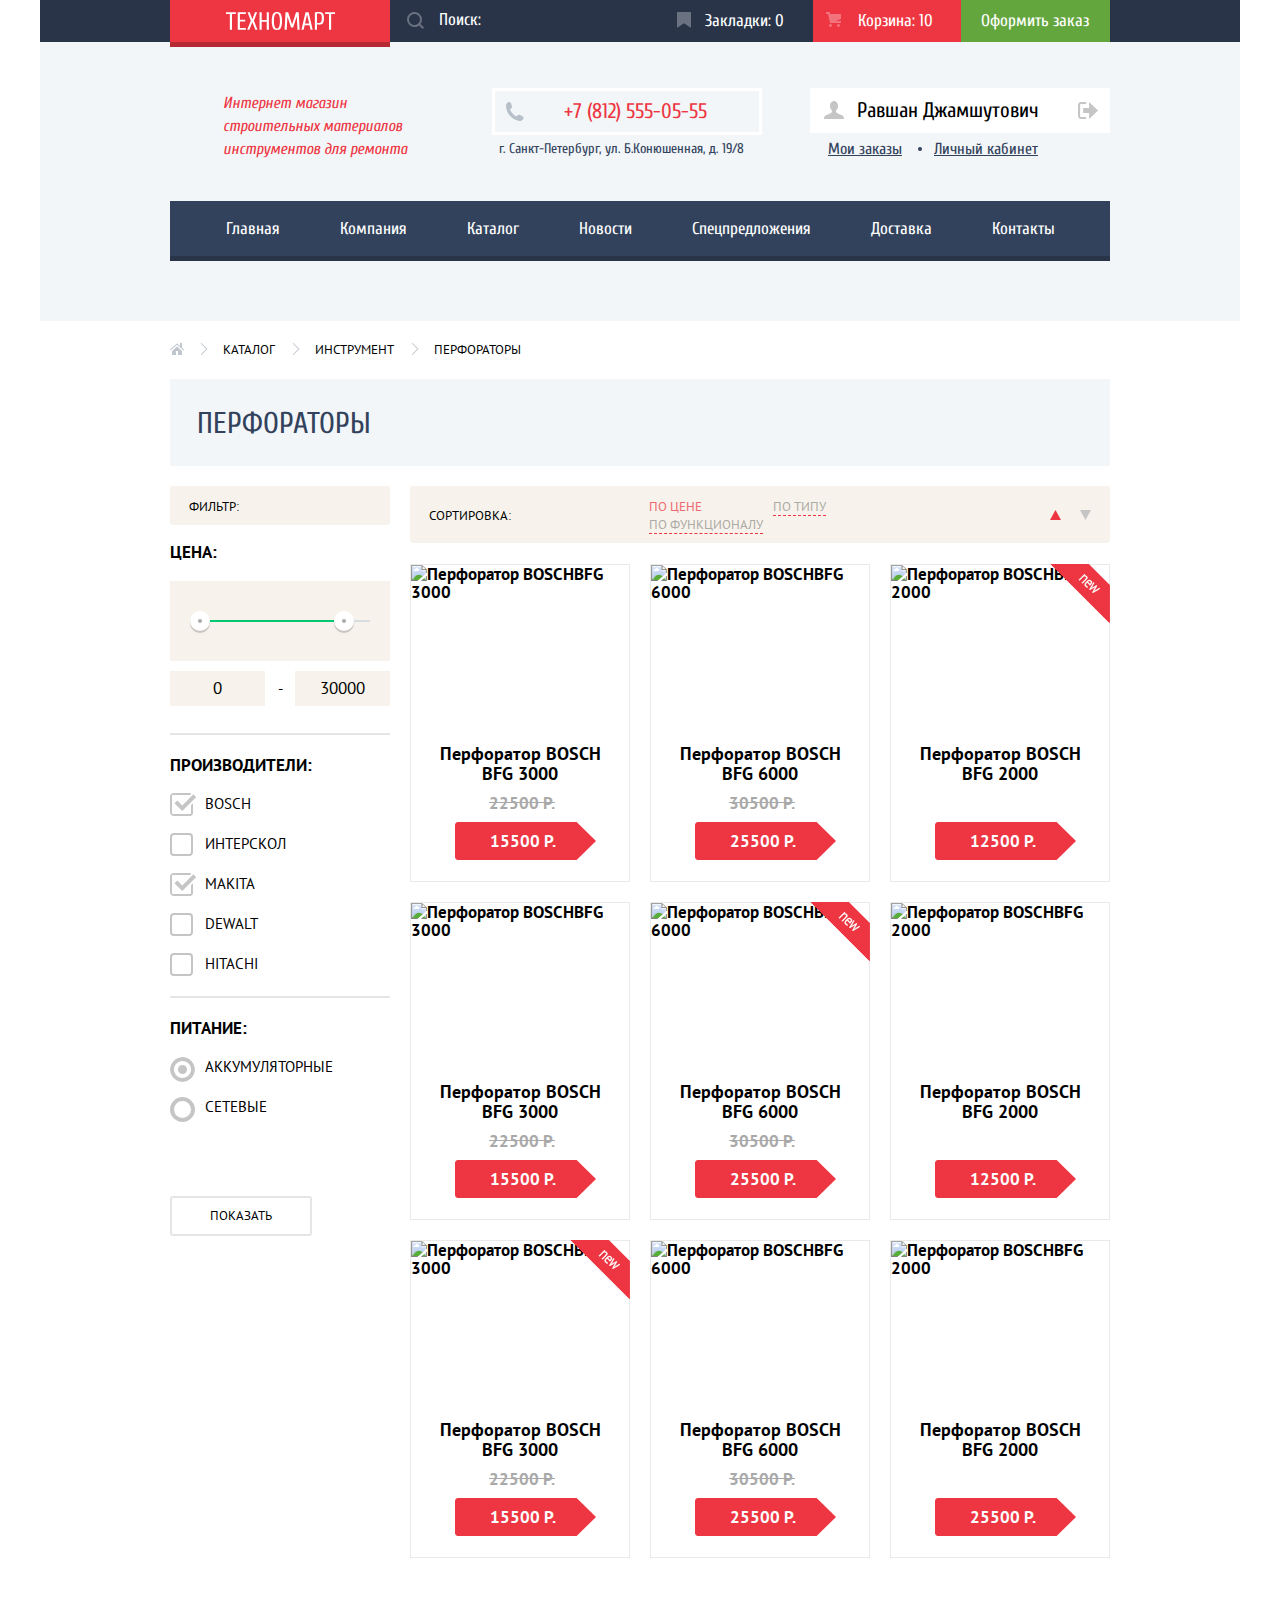
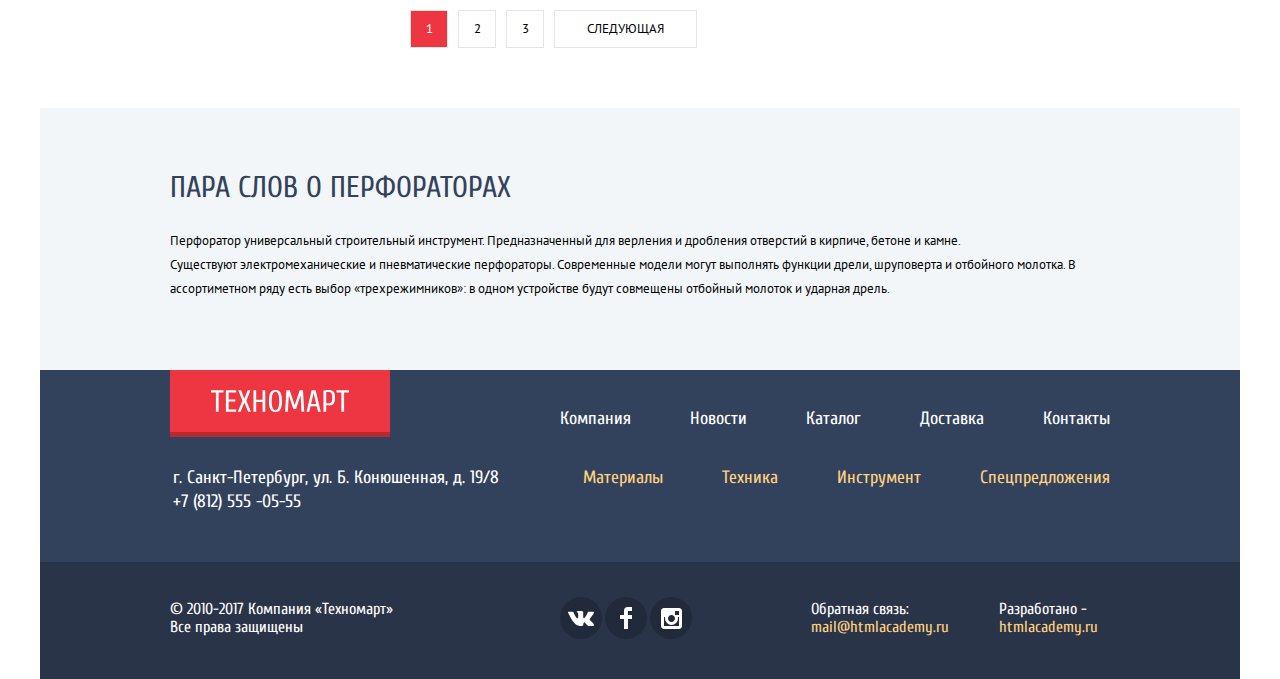
==== catalog.html @ 64310354 "правка border фильтра" ====
<!DOCTYPE html>
<html lang="ru">

<head>
    <meta charset="utf-8">
    <title>HTML Academy: Техномарт Каталог</title>
    <link href="https://fonts.googleapis.com/css?family=Cuprum:400,400i,700&display=swap&subset=cyrillic"
        rel="stylesheet">
    <link href="https://fonts.googleapis.com/css?family=PT+Sans:400,700&display=swap&subset=cyrillic" rel="stylesheet">
    <link href="css/normalize.css" rel="stylesheet">
    <link href="css/style.css" rel="stylesheet">
</head>

<body class="inner-page">
    <header class="page-header inner-lighter">
        <div class="header-top">
            <div class="container">
                <a class="logo" href="index.html"><img src="img/icon/logo-technomart.svg" width="109" height="19"
                        alt="Логотип магазина Техномарт"></a>
                <form class="search-form" method="get" action="https://echo.htmlacademy.ru">
                    <label for="search">Поиск:</label>
                    <input id="search" type="text" name="search">
                    <button class="visually-hidden" type="submit">Искать</button>
                </form>
                <div class="user-menu">
                    <a class="user-menu-item bookmarks" href="#">Закладки: 0</a>
                    <a class="user-menu-item cart not-empty" href="#">Корзина: 10</a>
                    <a class="user-menu-item order" href="#">Оформить заказ</a>
                </div>
            </div>
        </div>
        <div class=" header-wrapper container">
            <p class="description">Интернет магазин строительных материалов инструментов для ремонта</p>
            <div class="header-info-wrapper">
                <a class="phone" href="tel:7-812-555-05-55">+7 (812) 555-05-55</a>
                <p class="address">г. Санкт-Петербург, ул. Б.Конюшенная, д. 19/8</p>
            </div>
            <div class="user-block">
                <div class="account">
                    <a class="user-name" href="profile.html"><span>Равшан Джамшутович</span></a>
                    <a class="account-exit" href="logout.html">Выход</a>
                </div>
                <div class="account-info">
                    <a href="#">Мои заказы</a>
                    <a href="#">Личный кабинет</a>
                </div>
            </div>
        </div>

        <nav class="main-navigation container">
            <ul class="nav-list reset-list">
                <li class="nav-item"><a href="index.html">Главная</a></li>
                <li class="nav-item"><a href="#">Компания</a></li>
                <li class="nav-item"><a href="#">Каталог</a></li>
                <li class="nav-item"><a href="#">Новости</a></li>
                <li class="nav-item"><a href="#">Спецпредложения</a></li>
                <li class="nav-item"><a href="#">Доставка</a></li>
                <li class="nav-item"><a href="#">Контакты</a></li>
            </ul>
        </nav>
    </header>


    <main>
        <div class="container">
            <ul class="breadcrumbs reset-list">
                <li><a class="breadcrumbs-item home" href="index.html">На главную</a></li>
                <li><a class="breadcrumbs-item" href="catalog.html">Каталог</a></li>
                <li><a class="breadcrumbs-item" href="#">Инструмент</a></li>
                <li class="breadcrumbs-item">Перфораторы</li>
            </ul>
            <div class="inner-lighter">
                <h1 class="page-title">Перфораторы</h1>
            </div>

            <div class="catalog-wrapper">
                <div class="filter">
                    <span class="filter-title">Фильтр:</span>
                    <form method="get" action="https://echo.htmlacademy.ru">

                        <div class="filter-range">
                            <span class="filter-name">Цена:</span>

                            <div class="range-controls">
                                <div class="scale">
                                    <div class="bar"></div>
                                    <div class="range-toggle range-toggle-min"></div>
                                    <div class="range-toggle range-toggle-max"></div>
                                </div>
                            </div>

                            <div class="price-controls">
                                <label class="min-price"><input type="text" name="min-price" value="0"></label>
                                <span>-</span>
                                <label class="max-price"><input type="text" name="max-price" value="30000"></label>
                            </div>
                        </div>

                        <div class="fieldset-wrapper">
                            <fieldset>
                                <legend class="filter-name">Производители:</legend>
                                <ul class="filter-brand-list reset-list">
                                    <li>
                                        <input class="brand-checkbox visually-hidden" id="filter-bosch" type="checkbox"
                                            name="bosch" checked>
                                        <label for="filter-bosch">Bosch</label>
                                    </li>
                                    <li>
                                        <input class="brand-checkbox visually-hidden" id="filter-interskol"
                                            type="checkbox" name="interskol">
                                        <label for="filter-interskol">Интерскол</label>
                                    </li>
                                    <li>
                                        <input class="brand-checkbox visually-hidden" id="filter-makita" type="checkbox"
                                            name="makita" checked>
                                        <label for="filter-makita">Makita</label>
                                    </li>
                                    <li>
                                        <input class="brand-checkbox visually-hidden" id="filter-dewalt" type="checkbox"
                                            name="dewalt">
                                        <label for="filter-dewalt">Dewalt</label>
                                    </li>
                                    <li>
                                        <input class="brand-checkbox visually-hidden" id="filter-hitachi"
                                            type="checkbox" name="hitachi">
                                        <label for="filter-hitachi">Hitachi</label>
                                    </li>
                                </ul>
                            </fieldset>
                        </div>
                        <div class="fieldset-wrapper">
                            <fieldset>
                                <legend class="filter-name">Питание:</legend>
                                <ul class="filter-powered-list reset-list">
                                    <li>
                                        <input class="powered-radio visually-hidden" type="radio" name="powered"
                                            value="battery" id="filter-battery" checked>
                                        <label for="filter-battery">Аккумуляторные</label>
                                    </li>
                                    <li>
                                        <input class="powered-radio visually-hidden" type="radio" name="powered"
                                            value="main" id="filter-main">
                                        <label for="filter-main">Сетевые</label>
                                    </li>
                                </ul>

                            </fieldset>
                        </div>
                        <button class="filter-button" type="submit">Показать</button>
                    </form>
                </div>


                <div class="catalog-inner-wrapper">
                    <div class="catalog-sort filter-title">
                        <span class="">Сортировка:</span>
                        <ul class="sort-contlols-list reset-list">
                            <li class="sort-contlols-item"><a class="active-sort" href="#">По цене</a></li>
                            <li class="sort-contlols-item"><a href="#">По типу</a></li>
                            <li class="sort-contlols-item"><a href="#">По функционалу</a></li>
                        </ul>
                        <div class="sort-arrow">
                            <a class="sort-up active-arrow" href="#">
                                <span class="visually-hidden">По возрастанию</span>
                                <svg xmlns="http://www.w3.org/2000/svg" width="11" height="10" viewBox="0 0 11 10">
                                    <path fill="#c5c5c5" d="M5.5 0L0 10h11z" /></svg>
                            </a>
                            <a class="sort-down" href="#">
                                <span class="visually-hidden">По убыванию</span>
                                <svg xmlns="http://www.w3.org/2000/svg" width="11" height="10" viewBox="0 0 11 10">
                                    <path fill="#c5c5c5" d="M5.5 10L0 0h11" /></svg>
                            </a>
                        </div>
                    </div>

                    <section class="catalog">
                        <h2 class="visually-hidden">Список товаров</h2>
                        <ul class="catalog-list reset-list">
                            <li class="catalog-item">
                                <h3 class="product-name"><a href="#">Перфоратор BOSCH BFG 3000</a></h3>
                                <img src="img/product/product-bfg-3000.jpg" width="218" height="170"
                                    alt="Перфоратор BOSCHBFG 3000">
                                <p class="old-price">22500<span> р.</span></p>
                                <p class="new-price">15500<span> р.</span></p>
                                <div class="item-actions-wrapper">
                                    <div class="item-actions">
                                        <a class="button buy" href="#">Купить</a>
                                        <button class="bookmark" type="button">В закладки</button>
                                    </div>
                                </div>
                            </li>
                            <li class="catalog-item">
                                <h3 class="product-name"><a href="#">Перфоратор BOSCH BFG 6000</a></h3>
                                <img src="img/product/product-bfg-6000.jpg" width="218" height="170"
                                    alt="Перфоратор BOSCHBFG 6000">
                                <p class="old-price">30500<span> р.</span></p>
                                <p class="new-price">25500<span> р.</span></p>
                                <div class="item-actions-wrapper">
                                    <div class="item-actions">
                                        <a class="button buy" href="#">Купить</a>
                                        <button class="bookmark" type="button">В закладки</button>
                                    </div>
                                </div>
                            </li>
                            <li class="catalog-item new">
                                <h3 class="product-name"><a href="#">Перфоратор BOSCH BFG 2000</a></h3>
                                <img src="img/product/product-bfg-2000.jpg" width="218" height="170"
                                    alt="Перфоратор BOSCHBFG 2000">
                                <p class="old-price not-price">0<span> р.</span></p>
                                <p class="new-price">12500<span> р.</span></p>
                                <div class="item-actions-wrapper">
                                    <div class="item-actions">
                                        <a class="button buy" href="#">Купить</a>
                                        <button class="bookmark" type="button">В закладки</button>
                                    </div>
                                </div>
                            </li>
                            <li class="catalog-item">
                                <h3 class="product-name"><a href="#">Перфоратор BOSCH BFG 3000</a></h3>
                                <img src="img/product/product-bfg-3000.jpg" width="218" height="170"
                                    alt="Перфоратор BOSCHBFG 3000">
                                <p class="old-price">22500<span> р.</span></p>
                                <p class="new-price">15500<span> р.</span></p>
                                <div class="item-actions-wrapper">
                                    <div class="item-actions">
                                        <a class="button buy" href="#">Купить</a>
                                        <button class="bookmark" type="button">В закладки</button>
                                    </div>
                                </div>
                            </li>
                            <li class="catalog-item new">
                                <h3 class="product-name"><a href="#">Перфоратор BOSCH BFG 6000</a></h3>
                                <img src="img/product/product-bfg-6000.jpg" width="218" height="170"
                                    alt="Перфоратор BOSCHBFG 6000">
                                <p class="old-price">30500<span> р.</span></p>
                                <p class="new-price">25500<span> р.</span></p>
                                <div class="item-actions-wrapper">
                                    <div class="item-actions">
                                        <a class="button buy" href="#">Купить</a>
                                        <button class="bookmark" type="button">В закладки</button>
                                    </div>
                                </div>
                            </li>
                            <li class="catalog-item">
                                <h3 class="product-name"><a href="#">Перфоратор BOSCH BFG 2000</a></h3>
                                <img src="img/product/product-bfg-2000.jpg" width="218" height="170"
                                    alt="Перфоратор BOSCHBFG 2000">
                                <p class="old-price not-price">0<span> р.</span></p>
                                <p class="new-price">12500<span> р.</span></p>
                                <div class="item-actions-wrapper">
                                    <div class="item-actions">
                                        <a class="button buy" href="#">Купить</a>
                                        <button class="bookmark" type="button">В закладки</button>
                                    </div>
                                </div>
                            </li>
                            <li class="catalog-item new">
                                <h3 class="product-name"><a href="#">Перфоратор BOSCH BFG 3000</a></h3>
                                <img src="img/product/product-bfg-3000.jpg" width="218" height="170"
                                    alt="Перфоратор BOSCHBFG 3000">
                                <p class="old-price">22500<span> р.</span></p>
                                <p class="new-price">15500<span> р.</span></p>
                                <div class="item-actions-wrapper">
                                    <div class="item-actions">
                                        <a class="button buy" href="#">Купить</a>
                                        <button class="bookmark" type="button">В закладки</button>
                                    </div>
                                </div>
                            </li>
                            <li class="catalog-item">
                                <h3 class="product-name"><a href="#">Перфоратор BOSCH BFG 6000</a></h3>
                                <img src="img/product/product-bfg-6000.jpg" width="218" height="170"
                                    alt="Перфоратор BOSCHBFG 6000">
                                <p class="old-price">30500<span> р.</span></p>
                                <p class="new-price">25500<span> р.</span></p>
                                <div class="item-actions-wrapper">
                                    <div class="item-actions">
                                        <a class="button buy" href="#">Купить</a>
                                        <button class="bookmark" type="button">В закладки</button>
                                    </div>
                                </div>
                            </li>
                            <li class="catalog-item">
                                <h3 class="product-name"><a href="#">Перфоратор BOSCH BFG 2000</a></h3>
                                <img src="img/product/product-bfg-2000.jpg" width="218" height="170"
                                    alt="Перфоратор BOSCHBFG 2000">
                                <p class="old-price not-price">0<span> р.</span></p>
                                <p class="new-price">25500<span> р.</span></p>
                                <div class="item-actions-wrapper">
                                    <div class="item-actions">
                                        <a class="button buy" href="#">Купить</a>
                                        <button class="bookmark" type="button">В закладки</button>
                                    </div>
                                </div>
                            </li>
                        </ul>
                    </section>

                    <div class="paginator-wrapper">
                        <ul class="catalog-paginator reset-list">
                            <li><a class="pagination-current">1</a></li>
                            <li><a href="#">2</a></li>
                            <li><a href="#">3</a></li>
                            <li><a class="pagination-next" href="#">Следующая</a></li>
                        </ul>
                    </div>
                </div>
            </div>
        </div>

        <article class="article inner-lighter">
            <h2 class="heading popular">Пара слов о перфораторах</h2>
            <p>Перфоратор универсальный строительный инструмент. Предназначенный для верления и дробления отверстий в
                кирпиче, бетоне и камне.<br>
                Существуют электромеханические и пневматические перфораторы. Современные модели могут выполнять функции
                дрели, шруповерта и отбойного молотка. В <br>
                ассортиметном ряду есть выбор «трехрежимников»: в одном устройстве будут совмещены отбойный молоток и
                ударная дрель.
            </p>
        </article>

    </main>

    <footer>
        <div class="footer-panel-wrapper">
            <div class="footer-panel container">
                <div class="panel-nav">
                    <a class="logo" href="index.html"><img src="img/icon/logo-technomart.svg" width="138" height="23"
                            alt="Логотип магазина Техномарт"></a>
                    <ul class="footer-nav-list reset-list">
                        <li><a href="#">Компания</a></li>
                        <li><a href="#">Новости</a></li>
                        <li><a href="catalog.html">Каталог</a></li>
                        <li><a href="#">Доставка</a></li>
                        <li><a href="#">Контакты</a></li>
                    </ul>
                </div>

                <div class="panel-promo">
                    <p>г. Санкт-Петербург, ул. Б. Конюшенная, д. 19/8<br>
                        +7 (812) 555 -05-55
                    </p>
                    <ul class="footer-promo-list reset-list">
                        <li><a href="#">Материалы</a></li>
                        <li><a href="#">Техника</a></li>
                        <li><a href="#">Инструмент</a></li>
                        <li><a href="#">Спецпредложения</a></li>
                    </ul>
                </div>
            </div>
        </div>

        <div class="footer-bottom-wrapper">
            <div class="footer-bottom container">
                <p class="copyrigth">© 2010-2017 Компания «Техномарт» Все права защищены</p>
                <ul class="social-list reset-list">
                    <li><a class="social-item social-vk" href="#">ВКонтакте</a></li>
                    <li><a class="social-item social-fb" href="#">Facebook</a></li>
                    <li><a class="social-item social-insta" href="#">Instagram</a></li>
                </ul>
                <p class="footer-feedback">Обратная связь:
                    <a href="#">mail@htmlacademy.ru</a>
                </p>

                <p class="developer">Разработано -
                    <a href="https://htmlacademy.ru/intensive/htmlcss">htmlacademy.ru</a>
                </p>
            </div>
        </div>
    </footer>

    <section class="popup popup-cart">
        <div class="cart-wrapper">
            <h2>Товар добавлен в корзину!</h2>
            <div class="popup-lighter">
                <a class="button checkout" href="#">Оформить заказ</a>
                <a class="button continue-shopping" href="#">Продолжить покупки</a>
            </div>
            <button class="close" type="button">
                <span class="visually-hidden">Закрыть</span>
            </button>
        </div>
    </section>

</body>

</html>
---- css/style.css ----
*, *::after, *::before {
    box-sizing: inherit;
}

html {
    box-sizing: border-box;
}

.block {
    box-sizing: content-box;
}

body {    
    width: 1200px;
    margin: 0 auto;
    padding: 0;
    font-family: "Cuprum", Arial, sans-serif;
    font-size: 13px;
    line-height: 24px;
    font-weight: 400;
    color: #000000;
    background-color: #ffffff;    
}

a {
    text-decoration: none;
}

img {
    max-width: 100%;
    height: auto;
}

.reset-list {
    list-style: none;
    padding: 0;
    margin: 0;
}

.container {
    width: 940px;
    margin-right: auto;
    margin-left: auto;    
}

.page-header {
    background-color: #f4f7f9;    
    padding-bottom: 60px;    
}

.inner-lighter {
    background-color: #f2f6f8;    
}

.visually-hidden {
    position: absolute;
    width: 1px;
    height: 1px;
    margin: -1px;
    border: 0;
    padding: 0;    
    clip: rect(0 0 0 0);
    overflow: hidden;
}

.button {
    font-family: "Cuprum", Arial, sans-serif;
    font-weight: 400;
    font-size: 14px;
    line-height: 18px;   
    text-align: center;
    color: #ffffff;
    vertical-align: middle;
    text-transform: uppercase;
    padding-top: 10px;
    padding-bottom: 10px;
    background-color: #ee3643; 
    border: 0;
    border-radius: 3px;
}

.button:hover {    
    background-color: #ca2c37; 
} 
  
.button:active {    
    background-color: #ba2732; 
} 

.logo {
    position: relative;
    display: flex;
    justify-content: center;
    align-items: center;
    width: 220px;   
    background-color: #ee3643;      
}

.logo::after {
    content: "";
    position: absolute;
    width: 100%;
    height: 5px;
    bottom: -5px;
    left: 0;
    background-color: #b52933;
}

.logo:hover,
.logo:focus {
    background-color: #ca2c37;
}

.logo:hover::after {    
   background-color: #9a212a;
}

.logo:active {    
    background-color: #ba2732;    
}

.logo:active::after {      
   background-color: #8e1e26;
 }


.header-top {
    font-size: 17px;
    line-height: 18px;   
    color: #ffffff;
    background-color: #293449;
}

.header-top .container {
    display: flex; 
    flex-wrap: wrap;
}

.header-wrapper {   
    display: flex; 
    margin-top: 46px;
    padding-bottom: 40px;
}

.header-info-wrapper {
    width: 270px;
    display: flex;
    flex-direction: column;    
}

.search-form {
    width: 270px;
    position: relative;
}

.search-form label {
    position: absolute;    
    top: 11px;
    left: 49px;
    z-index: 1;    
}

.search-form input {
    position: relative;
    width: 100%; 
    height: 100%;  
    font: inherit;
    color: #293449;
    background-image: url("../img/icon/icon-search.svg");
    background-position: 17px 12px;
    background-repeat: no-repeat;
    background-color: transparent;
    padding-left: 49px;
    border: 0;
}

.user-menu {    
    display: flex;
    flex-wrap: wrap;    
    width: 450px; 
}

.user-menu-item {
    position: relative;
    flex-grow: 1; 
    color: #ffffff;
    padding: 12px 21px 12px 45px;      
}

.user-menu-item:hover,
.user-menu-item:focus,
.search-form input:hover {
    background-color: #212a3a;    
}

.search-form input:hover {
    color: #212a3a;    
    background-image: url("../img/icon/icon-search-hover.svg"); 
}

.user-menu-item:active {
    color: #75777c;
    background-color: #161d29; 
}

.search-form input:focus {
    color: #000000;
    background-image: url("../img/icon/icon-search-red.svg"); 
    background-color: #ffffff; 
    z-index: 2;   
}

.bookmarks::before {
    content: "";
    position: absolute;
    width: 14px;
    height: 16px;
    top: 12px;
    left: 17px;
    background-image: url("../img/icon/icon-bookmark.svg");
    opacity: 0.3;
}

.cart::before {
    content: "";
    position: absolute;
    width: 15px;
    height: 15px;
    top: 12px;
    left: 13px;
    background-image: url("../img/icon/icon-cart.svg");
    opacity: 0.3;
}

.bookmarks:hover::before,
.cart:hover::before {
    opacity: 1;
}

.bookmarks:active::before,
.cart:active::before {
    opacity: 0.5;
}


.not-empty {
    background-color: #ee3643;
}

.order { 
    flex-grow: 0;    
    padding-left: 20px;
    background-color: #63a63e;
}

.order:hover,
.order:focus {
  background-color: #5fbb2d;  
}

.order:active {
    color: #b6c8ae;
    background-color: #518534
}

.description {    
    width: 200px;
    font-size: 16px;
    line-height: 23px;
    font-style: italic;
    color: #ee3643;
    margin-top: 4px;
    margin-right: 69px;
    margin-bottom: 0;
    margin-left: 53px;    
}

.phone {   
    font-size: 21px;
    line-height: 21px;
    color: #ee3643;   
}

.address {
    color: #32425c;
}

.user-block {
    display: flex;
    flex-direction: column;
    width: 300px;
    margin-left: auto;
}

.account {
    display: flex;    
}

.login,
.registration,
.user-name {
    font-size: 21px;
    line-height: 21px;
    color: #000000;
    background-color: #ffffff;  
    padding: 12px 23px 12px 23px;    
}

.user-name {
    flex-grow: 1;
    padding-right: 0;
    padding-left: 47px;
    background-image: url("../img/icon/icon-user.svg");
    background-position: 14px 13px;
    background-repeat: no-repeat;   
}

.user-name:hover {
    background-image: url("../img/icon/icon-user-hover.svg");
}

.user-name:active {
    background-image: url("../img/icon/icon-user.svg");
}

.user-block .login {
    position: relative;
    padding-right: 27px;   
    padding-left: 48px;    
    margin-right: 10px;  
    margin-left: auto;
}

.login::before {
    content: "";
    position: absolute;
    width: 20px;
    height: 17px;
    top: 14px;
    left: 14px;
    background-image: url("../img/icon/icon-login.svg");
}

.account-exit {
    font-size: 0;
    background: #ffffff url("../img/icon/icon-logout.svg") center no-repeat;
    width: 45px;    
}

.login:hover::before {
    background-image: url("../img/icon/icon-login-hover.svg");
}

.login:active::before {
    background-image: url("../img/icon/icon-login.svg");
}

.account-exit:hover {
    background-image: url("../img/icon/icon-logout-hover.svg");
}

.account-exit:active {
    background-image: url("../img/icon/icon-logout.svg");
}

.account-info {
    display: flex;
    flex-wrap: wrap;
    padding-top: 7px;
    padding-right: 18px;
    padding-left: 18px;
}

.account-info a {   
    position: relative;
    font-size: 16px;
    line-height: 18px;
    color: #32425c;
    text-decoration: underline;
    margin-right: 32px;
}

.user-block a:hover,
.user-block a:focus {
    color: #ee3643;
}

.user-block a:active {
    color: #b2b2b2;
}

.account-info a:first-child::after {
    content: "";
    position: absolute;
    width: 4px;
    height: 4px;
    background-color: #32425c;
    border-radius: 50%;
    top: 7px;
    right: -20px;
}

.header-info-wrapper {
    width: 270px;    
    display: flex;
    flex-direction: column; 
}

.phone {
    position: relative;    
    padding: 10px 0 10px 69px;
    border: 3px solid #ffffff;    
}

.phone::before {
    content: "";
    position: absolute;
    width: 19px;
    height: 19px;
    top: 11px;
    left: 10px;
    background-image: url("../img/icon/icon-phone.svg");
}

.address{
    font-size: 14px;
    margin-top: 2px;
    margin-bottom: 0;
    margin-left: 7px;
}

.nav-list {
    display: flex;
    flex-wrap: wrap;
    justify-content: center;
    background-color: #32425c;
    border-bottom: 5px solid #293449;    
}

.nav-item a {
    font-size: 17px;
    line-height: 17px;   
    color: #ffffff;
    display: block;
    padding: 19px 30px 19px 30px;             
}

.nav-item a:hover,
.nav-item a:focus {
    background-color: #293449;
}

.nav-item a:active {
    color: #a1a4a8;
    background-color: #1d2739;
}

.page-title {
    font-size: 30px;
    line-height: 30px;  
    font-weight: 400;
    color: #32425c;
    text-transform: uppercase;
    padding: 30px 27px 27px 27px;   
    margin: 0;   
    margin-bottom: 20px;
}

.promo {    
    font-size: 18px;    
    line-height: 24px;
    color: #ffffff;
    margin-top: 59px;
    margin-bottom: 53px;
}

.promo-item {
    position: relative;
    width: 300px;
    height: 123px;    
    padding-top: 21px;
    padding-bottom: 22px;    
}

.materials {    
    background: #ffbf47 url("../img/icon/icon-1.svg") 213px 30px no-repeat;
}

.instruments {   
    background: #3bbce3 url("../img/icon/icon-2.svg") 198px 32px no-repeat;
}

.technics {
    background:  #dc91d8 url("../img/icon/icon-3.svg") 192px 30px no-repeat;
}

.sale {
    background:  #8ed78f url("../img/icon/icon-4.svg") 196px 26px no-repeat;
}

.delivery {
    background:  #ffc047 url("../img/icon/icon-5.svg") 192px 30px no-repeat;
}

.promo-heading {
    font-size: 24px;
    line-height: 30px; 
    font-weight: 700;
    margin-top: 0;
    margin-bottom: 13px; 
    margin-left: 23px;      
}

.promo-button {
    display: block;
    width: 135px;
    background-color: rgba(0, 0, 0, 0.1);
    margin-left: 25px;
}

.promo-button:hover, 
.promo-button:focus {
    background-color: rgba(0, 0, 0, 0.2)
}

 .promo-button:active {
    background-color: rgba(0, 0, 0, 0.3)
}

.promo-top-list {
    display: flex;
    justify-content: space-between;
    margin-bottom: 20px;
}

.promo-wrapper {
    display: flex; 
    justify-content: space-between;   
}

.promo-right-list {
    display: flex;
    flex-direction: column;
    justify-content: space-between;   
}

.slider-wrapper {
    position: relative; 
    width: 620px;
    height: 266px;    
}

.scroll-button {    
    position: absolute;
    width: 100%;
    display: flex;
    justify-content: space-between;
    background-color: transparent;  
    top: 114px;
    padding-right: 21px;
    padding-left: 24px;
    font-size: 0; 
}

.scroll-button a {
    width: 22px;
    height: 40px;
}

.scroll-button .back {
    background-image: url("../img/icon/icon-left.svg");    
}

.scroll-button .next {
    background-image: url("../img/icon/icon-right.svg");    
}

.slider-controls {
    position: absolute;
    display: flex;
    flex-wrap: wrap;    
    max-width: 300px;
    bottom: 36px;
    left: 294px;
    z-index: 5;
    font-size: 0;   
}
 
.slider-controls label {  
    width: 11px;
    height: 11px;
    margin-right: 8px;  
    background-color: #ffffff;
    border: 2px solid #ffffff;
    border-radius: 50%;
    cursor: pointer;
}

.slider-item { 
    display: none;    
}

.slider-content {
    display: flex;
    flex-direction: column;
    justify-content: space-between;
    align-items: flex-start;
    padding: 23px 24px 23px 24px;   
}

 .slider-content h3 {   
    text-transform: uppercase;
    font-size: 36px;
    line-height: 36px;
    font-weight: 700;
    margin: 0;
    margin-bottom: 2px;    
 }

 .slider-content p {
    font-size: 18px;
    line-height: 24px;
    margin: 0;
    margin-bottom: 10px;    
 }

 .slider-wrapper .button{
    position: absolute;
    left: 24px;
    bottom: 22px;
    padding-right: 47px;
    padding-left: 50px;
 }

#promo-1:checked ~ .slider-list {
    background-color: #75777c;
    background-image: url("../img/slide-1.jpg");
}
  
#promo-2:checked ~ .slider-list {
    background-color: #75777c;
    background-image: url("../img/slide-2.jpg");
}
  
#promo-1:checked ~ .slider-list #slide-1,
#promo-2:checked ~ .slider-list #slide-2 {
    display: block;
    width: 620px;
    height: 266px; 
}
   
#promo-1:checked ~ .slider-controls label[for="promo-1"],
#promo-2:checked ~ .slider-controls label[for="promo-2"] {
    background-color: #ee3643;
}

#promo-1:focus ~ .slider-controls label[for="promo-1"],
#promo-2:focus ~ .slider-controls label[for="promo-2"] {
    outline: thin dotted;
    outline: 5px auto -webkit-focus-ring-color; 
}


.heading-lighter {    
    background-color: #f9f5f0;
    display: flex;
    justify-content: space-between;
    align-items: center;
    padding-right: 24px;
    padding-left: 30px;   
}

.catalog .heading-lighter,
.brands .heading-lighter {
    margin-bottom: 20px;
}

.button-show-all {
    width: 253px;
    margin-top: 25px;    
    margin-bottom: 26px;
}

.heading {
    font-size: 30px;
    line-height: 30px;   
    color: #000000;
    text-transform: uppercase;
    font-weight: 400; 
    margin: 0;   
}

.catalog-list {
    display: flex;
    flex-wrap: wrap;    
    font-family: "PT Sans", Arial, sans-serif; 
    font-size: 17px;
    line-height: 18px; 
    font-weight: 700;      
}

.catalog-item {
    position: relative;
    display: flex;
    flex-direction: column; 
    align-items: flex-start;     
    width: 220px;
    min-height: 318px;
    border: 1px solid #eaeaea;
    margin-right: 20px;
    margin-bottom: 20px;
    position: relative;
}

.catalog-ite img {
    width: 218px;
    height: 170px;
}

.promo .new::after,
.catalog .new::after {
    content: "";
    position: absolute;
    width: 60px;
    height: 59px;
    top: 0;
    right: 0;    
    background-image: url("../img/icon/icon-new.png");
    z-index: 5;
}

.catalog .new::after {
    top: -1px;
    right: -1px; 
}

.main-page .catalog-item:nth-child(4n) {
    margin-right: 0;
}

.inner-page .catalog-item:nth-child(3n) {
    margin-right: 0;
}

.catalog-item img {
    width: 218px;
    height: 170px;
    order: -1;
}

.product-name {   
    font-size: 18px;
    line-height: 20px;      
    color: #000000;    
    margin: 9px auto 10px auto;    
}


.product-name a {
    width: 190px;
    display: inline-block;
    vertical-align: top;
    text-align: center;
    color: #000000;        
}

.old-price {    
    color: #a9a9a9;    
    text-decoration: line-through;   
    text-transform: uppercase; 
    margin-top: 0;
    margin-bottom: 10px;   
    margin-left: 78px;
}

.not-price{
    color: #ffffff;
}

.new-price {
    font-size: 17px;
    line-height: 18px;  
    color: #ffffff;
    font-weight: 700;
    text-transform: uppercase; 
    padding: 10px 40px 10px 36px;    
    margin-top: 0;
    margin-bottom: 10px;
    margin-left: 43px;
    background-image: url("../img/icon/icon-new-price.svg");
    background-position: center;
    background-repeat: no-repeat;
}

.item-actions-wrapper {
    display: none;
    position: absolute;
    width: 218px;
    height: 170px;
    top: 0;
    left: 0;
    background-color: #ffffff;
    z-index: 5;
}


.item-actions {    
    display: flex;
    flex-direction: column;
    align-items: center;  
}

.catalog-item:hover {
    box-shadow: 0 10px 25px rgba(41, 52, 73, 0.5);
}

.catalog-item:hover > .item-actions-wrapper,
.catalog-item:focus > .item-actions-wrapper {
    display: block;  
}

.buy{
    padding-bottom: 8px;
    padding-left: 48px;
    padding-right: 44px;
    margin-top: 44px;
    margin-bottom: 7px;
    border-bottom: 3px solid #367315;    
    background-color: #63a63e;
}

.buy:hover, 
.buy:focus {
     background-color: #5fbb2d;
}

.buy:active {
    background-color: #518534;
}

.bookmark {
    font-family: "Cuprum", Arial, sans-serif;
    width: 135px;
    height: 38px;
    font-size: 14px;
    line-height: 18px;
    color: #32425c;
    text-transform: uppercase;
    background-color: #ffffff;
    border: 3px solid #63a63e;
    border-radius: 3px;
}

.bookmark:hover, 
.bookmark:focus {
    border-color: #32425c;
}

.bookmark:active {
    color: #d0d2d6;
    border-color: #c1c6ce;    
}

.brands-list {
    display: flex;
    flex-wrap: wrap;
}

.brands {
    margin-bottom: 65px;
}

.brands-item {
    display: flex;
    justify-content: center;
    align-items: center;
    width: 220px;
    height: 145px;
    border: 1px solid #e5e5e5;
    background-color: #ffffff;
    margin-right: 20px;
    margin-bottom: 20px;
}

.brands-item:nth-child(4n) {
    margin-right: 0;
}

.brands-item:hover {   
    box-shadow: 0 10px 25px rgba(41, 52, 73, 0.5);    
}

.brands-item:active {  
    box-shadow: 0 4px 10px rgba(41, 52, 73, 0.5);
    opacity: 0.5;
}
.popular {
   color: #32425c;
}

.services {    
    background-color: #f4f7f9;
    padding-top: 63px;    
}    

.services-slogan {
    width: 400px;
    font-family: "PT Sans", Arial, sans-serif;
    margin-top: 27px;
    margin-bottom: 28px;    
}

.services-wrapper {
    display: flex;
    padding-top: 40px;
    justify-content: space-between;
}

.services-list {
    width: 240px;
    position: relative;
    display: flex;
    flex-direction: column;  
    color: #ffffff;
    font-size: 21px;
    line-height: 30px;
    font-weight: 700;      
}

.services-list::after{
    content: "";
    position: absolute;
    width: 10px;
    height: 279px;
    top: -33px;
    right: 0;
    background: url("../img/service-border.png") no-repeat;    
}

.services-list label{
    display: block;
    padding-top: 17px;
    padding-bottom: 15px;
    padding-left: 23px;
    background-color: #32425c;
    box-shadow: 0 1px 0 #293449, inset 0 1px 0 #405069;   
}

.services-item  label:hover {
    background-color: #293449;
}

.about-service-item {    
    display: none;    
    width: 620px;
    min-height: 286px;
}
  
.delivery-type {
    background: url("../img/truck-delivery.png") no-repeat;  
    background-position: right 25px;  
}

.guarantee-type {
    background: url("../img/guarantee.png") no-repeat;  
    background-position: 238px 3px;  
}

.credit-type {
    background: url("../img/credit.png") no-repeat;  
    background-position: 165px 2px;  
}

.service-name {
    font-size: 36px;
    line-height: 36px;  
    color: #32425c; 
    margin-bottom: 24px;
}

.about-service p {
    width: 380px;
    font-family: "PT Sans", Arial, sans-serif;
    margin: 0; 
    padding-bottom: 34px;   
}

.about-service-item .button {
    display: inline-block;
    vertical-align: top;
    background-color: #ff5357;
    padding-left: 45px;
    padding-right: 45px;
    margin-top: 14px;
}

#service-1:checked ~ .services-list label[for="service-1"],
#service-2:checked ~ .services-list label[for="service-2"],
#service-3:checked ~ .services-list label[for="service-3"] {
    color: #32425c;
    background-color: #ffffff;
    box-shadow: 0 1px 0 #ffffff, inset 0 1px 0 #ffffff;
}

#service-1:checked ~ .about-service-list #about-delivery,
#service-2:checked ~ .about-service-list #about-guarantee,
#service-3:checked ~ .about-service-list #about-credit {
  display: block;
}

.company {
    display: flex;
    justify-content: space-between;
    padding-top: 80px;
    padding-bottom: 86px;
}

.company .heading {
    margin-bottom: 26px;
}

.company-info {
    display: flex;
    flex-direction: column;
    align-items: flex-start;
    width: 520px;   
}

.company p {
    width: 100%;
    font-family: "PT Sans", Arial, sans-serif;
    margin-top: 0;
    margin-bottom: 23px; 
    margin-left: 2px;   
}

.company-contact {
    display: flex;
    flex-direction: column;
    width: 300px;    
}

.delivery-list {
    font-size: 18px;
    line-height: 20px;    
    margin-bottom: 36px;   
}

.company-contact img {
    margin-top: 9px;
    margin-bottom: 40px;   
}

.delivery-list li {
    position: relative;
    margin-bottom: 20px;    
    padding-left: 36px;
}

.delivery-list li::before {
    content: "";
    position: absolute;
    width: 25px;
    height: 3px;
    top: 8px;
    left: 1px;
    background-color: #ee3643;    
}

.delivery-list li:last-child {
    margin-bottom: 0;    
}

.company-info .button {
    padding-right: 41px;
    padding-left: 41px;
}

.footer-panel-wrapper {
    background-color: #32425c;
}

.footer-panel {
    display: flex;
    flex-direction: column;
    font-size: 18px;
    line-height: 24px;  
    color: #ffffff;    
}

.panel-nav {
    display: flex;
    justify-content: space-between;
    align-items: flex-start;
    margin-bottom: 25px;
}

.footer-panel .logo {
    padding-top: 20px;
    padding-bottom: 20px;
}

.footer-nav-list,
.footer-promo-list {
    display: flex;
    flex-wrap: wrap;
    width: 580px;
    justify-content: flex-end;
}

.footer-nav-list {
    margin-top: 37px;
}


.panel-promo {
    display: flex;
    justify-content: space-between; 
    margin-bottom: 48px;
}

.panel-promo p {
    margin: 0;
    margin-left: 3px;
}

.footer-nav-list a { 
    color: #ffffff;
}

.footer-nav-list li,
.footer-promo-list li {    
    margin-left: 59px;
    margin-bottom: 10px;
}

.footer-nav-list :first-child,
.footer-promo-list :first-child {
    margin-left: 0;
} 

.footer-promo-list li {    
    margin-left: 59px;
}

.footer-promo-list a {
    color: #ffd180;
}

footer a:hover {
    text-decoration: underline; 
}

.footer-site-nav a:active {
    color: #a4abb4;
    text-decoration: none;
}
 
 .footer-promo a:active {
     color: #ad956f;
     text-decoration: none;
}

.footer-bottom-wrapper {
    background-color: #293449;
    padding-bottom: 30px;     
}

.footer-bottom {
    display: flex;
    align-items: flex-start;
    font-size: 16px;
    line-height: 18px;  
    color: #ffffff;
    padding-top: 38px;       
}

.copyrigth {
    width: 225px;  
    margin: 0;  
    margin-right: 165px;    
}

.social-list {
    width: 170px;
    font-size: 0;
    display: flex;
    flex-wrap: wrap; 
    margin-top: -3px;   
}

.social-item {
    display: block;
    width: 42px;
    height: 42px;
    margin-right: 3px;
    margin-bottom: 10px;   
    background-color: #212a3a;    
    background-position: center;
    background-repeat: no-repeat;
    border-radius: 50%;    
}

.social-vk {
    background-image: url("../img/icon/icon-vk.svg");    
}

.social-fb {
    background-image: url("../img/icon/icon-fb.svg");    
}

.social-insta {
    background-image: url("../img/icon/icon-insta.svg");   
}

.social-item:hover,
.social-item:focus,
.social-item:active {
    background-color: #ee3643;
}

.footer-feedback {
    width: 135px;
    margin: 0;
    margin-left: auto;
    margin-right: 53px;
}

.developer {
    width: 96px;
    margin: 0;
    margin-right: 15px;
}

.footer-bottom a {
    color: #ffd180;
}

.footer-bottom a:active {
    color: #ee3643;
    text-decoration: none;
}

.breadcrumbs {
    display: flex;
    justify-content: flex-start;
    font-family: "PT Sans", Arial, sans-serif;
    font-size: 13px;
    line-height: 18px;  
    text-transform: uppercase;
    margin-top: 20px;
    margin-bottom: 20px;     
}

.breadcrumbs-item {
    padding-right: 40px;
    display: block;
    position: relative;
    color: #000000;   
}

.home { 
    position: relative; 
    font-size: 0;
    padding-right: 53px;    
}


.home::before {
    content: "";
    position: absolute;
    width: 15px;
    height: 12px;
    top: 2px;
    left: -1px;    
    background-image: url("../img/icon/icon-home.svg");
}
 
.breadcrumbs a:hover,
.breadcrumbs a:focus {
    text-decoration: underline;
}

.home:hover::before {
    background-image: url("../img/icon/icon-home-hover.svg");
}

.home:active::before  {
    background-image: url("../img/icon/icon-home.svg");
}

.breadcrumbs a::after {
    content: "";
    position: absolute;
    width: 8px;
    height: 12px;
    top: 2px;
    right: 15px;
    background-image: url("../img/icon/icon-right-small.svg");    
}

.catalog-wrapper {
    display: flex;
    justify-content: space-between;    
}

.catalog-inner-wrapper {   
    display: flex;
    flex-direction: column;
    width: 700px;    
}
 
.filter {
    display: flex;
    flex-direction: column;
    width: 220px;
    font-family: "PT Sans", Arial, sans-serif;
    font-size: 15px;
    line-height: 20px;
    text-transform: uppercase;    
}

.filter-title  {
    font-family: "PT Sans", Arial, sans-serif; 
    font-size: 13px;
    line-height: 18px; 
    font-weight: 400;
    text-transform: uppercase;
    padding: 12px 19px 9px 19px;    ;
    background-color: #f7f3ec;     
    border-radius: 3px;
    margin: 0;
    margin-bottom: 21px;
}

.filter .filter-title {
    margin-bottom: 18px;
}

.filter form {
    display: flex;
    flex-direction: column;
    align-items: flex-start;
}

.filter-range {
    width: 220px; 
    margin-bottom: 7px;             
}

.filter-name {
    font-size: 17px;
    line-height: 18px; 
    font-weight: 700;  
    margin-bottom: 20px; 
}

.range-controls {
    display: flex;    
    width: 220px;
    height: 80px;    
    background-color: #f7f3ec;
    padding-top: 39px; 
    padding-right: 20px;
    padding-left: 20px; 
    margin-top: 18px;    
    margin-bottom: 10px;
}

.scale { 
    position: relative;   
    width: 100%;
    height: 2px;  
    background-color: #d7dcde;    
}

.bar {
    width: 80%;
    height: 2px;  
    background-color: #00c974;
}
  
.range-toggle {
    position: absolute;
    width: 20px;
    height: 20px;
    top: -9px;    
    background: #ababab;
    border: 8px solid #ffffff;
    border-radius: 50%;
    box-shadow: 0 2px 1px 0 rgba(0, 1, 1, 0.2);
    cursor: pointer;
}

.range-toggle-min {
    left: 0;
}
  
.range-toggle-max {
    left: 80%;
}

.price-controls {
    display: flex;
    justify-content: space-between;
    align-items: center;   
    margin-bottom: 20px;      
}

.price-controls .min-price,
.price-controls .max-price {
    width: 95px;    
}
  
.price-controls input {
    width: 95px; 
    font: inherit; 
    font-size: 17px;
    line-height: 18px;  
    text-align: center;       
    border: none;
    background-color: #f7f3ec;
    padding: 8px 8px 9px 8px;;
    margin: 0;
}
  
.filter fieldset {   
    padding: 0;
    margin: 0;
    border: 0;    
}

.fieldset-wrapper {
    width: 100%;
    padding-top: 21px;
    border-top: 2px solid  #e5e5e5;
    margin-bottom: 2px;
}

.filter-brand-list, 
.filter-powered-list {
    display: flex;
    flex-direction: column;       
}

.filter-brand-list li,
.filter-powered-list li {   
    margin-bottom: 20px;
}

.filter-brand-list label,
.filter-powered-list label {
    position: relative;  
    display: block;  
    cursor: pointer;
    user-select: none;
    padding-left: 35px;
}

.brand-checkbox + label::before {
    content: "";
    position: absolute;  
    width: 23px;
    height: 23px; 
    top: -1px;
    left: 0;   
    border: 2px solid #c5c5c5;
    border-radius: 4px;
}
  
.brand-checkbox:checked + label::before { 
    position: absolute;  
    width: 27px;
    height: 23px;  
    top: -1px;
    left: 0; 
    border: 0;
    background-image: url("../img/icon/checkbox-on.svg");     
}

.powered-radio + label::before {
    content: "";
    position: absolute;  
    width: 25px;
    height: 25px; 
    top: 0;
    left: 0;   
    border: 4px solid #c5c5c5;
    border-radius: 50%;
}
  
.brand-checkbox:hover + label::before,
.powered-radio:hover + label::before {
    border-color: #b5b5b5;
}

.brand-checkbox:hover:checked + label::before{     
    background-image: url("../img/icon/checkbox-on-hover.svg");      
}

.powered-radio:hover:checked + label::before{     
    background-image: url("../img/icon/radio-on-hover.svg");      
}

.powered-radio:checked + label::before { 
    position: absolute;  
    width: 25px;
    height: 25px;  
    top: 0;
    left: 0; 
    border: 0;
    background-image: url("../img/icon/radio-on.svg");       
}

.brand-checkbox:disabled + label,
.powered-radio:disabled + label,
.brand-checkbox:disabled + label::before,
.powered-radio:disabled + label::before {
      opacity: 0.3;
}

.brand-checkbox:focus + label::before,
.powered-radio:focus + label::before {     
    outline: thin dotted;
    outline: 5px auto -webkit-focus-ring-color;    
}

.filter-button {
    font: inherit;
    font-size: 13px;
    line-height: 18px;
    text-transform: uppercase;
    background-color: transparent;
    border: 2px solid #e5e5e5;   
    border-radius: 3px;
    padding: 9px 38px 9px 38px;
    margin-top: 57px;
}

.filter-button:hover,
.filter-button:focus {    
    border: 2px solid #bdc6ca;
}

.filter-button:active {
    border: 2px solid #ee3643;
}

.catalog-sort {
    display: flex;     
    align-items: center;   
}

.catalog-sort span {
    width: 220px;
}

.sort-contlols-list {    
    display: flex;    
    flex-wrap: wrap;    
    width: 400px;    
}

.sort-contlols-item a {    
    color: #acaaa5; 
    border-bottom: 1px dashed #ee3643;         
}

.sort-contlols-item a:hover,
.sort-contlols-item a:focus {
    color: #000000; 
    border-bottom: 1px solid #ee3643;
}

.sort-contlols-item .active-sort,
.sort-contlols-item a:active {
    margin-top: 3px;    
    color:#f06870;
    border: 0;
}
   
.sort-contlols-item {
    margin-right: 65px; 
}

.sort-contlols-item:first-child{
    margin-right: 71px;  
}

.sort-contlols-item:nth-child(3n){
    margin-right: 45px;  
}

.sort-arrow {
    display: flex;
    justify-content: space-between;  
    width: 41px;
    margin-left: auto;
}

.sort-arrow a:hover path,
.sort-arrow a:focus path {
    fill: #231f20;
}

.sort-arrow .active-arrow path,
.sort-arrow a:active path {
  fill: #ee3643;
}

.catalog-paginator {
    display: flex;
    align-items: flex-start;
    flex-wrap: wrap;
    margin-top: 32px;  
    margin-bottom: 60px;  
}

.catalog-paginator a {
    display: flex;
    align-items: center;
    justify-content: center;  
    font-family: "PT Sans", Arial, sans-serif; 
    font-size: 13px;
    line-height: 18px; 
    text-transform: uppercase;
    padding: 9px 14px 9px 15px;    
    color: #000000;
    border: 1px solid #e5e5e5;
    margin-right: 10px;
}

.catalog-paginator .pagination-current {
    color: #ffffff;
    background-color: #ee3643;
}

.catalog-paginator .pagination-next {
    padding-right: 32px;
    padding-left: 32px;
}

.catalog-paginator a:hover {
    border: 1px solid #bdc6ca;
}

.catalog-paginator a:active {
    border: 1px solid #ee3643;
}

.article {
    padding: 65px 130px 69px 130px;    
}

.article h2 {
    margin-bottom: 26px;
}

.article p {
    font-family: "PT Sans", Arial, sans-serif;     
    margin: 0;
}

.popup {
    position: fixed;  
    left: 50%;    
    background-color: #ffffff;
    border-top: 8px solid #ee3643;
    box-shadow: 0 20px 40px rgba(0, 0, 0, 0.75);       
}

.popup-feedback {
    display: none;
    width: 620px; 
    margin-left: -310px;
    bottom: 210px; 
    z-index: 10;      
}

.feedback-form {
    display: flex;
    flex-direction: column;
}

.feedback-form-wrapper {
    display: flex;
    flex-wrap: wrap; 
    justify-content: space-between;
    width: 460px;
    padding-top: 46px;
    padding-bottom: 9px;
    margin: 0 auto;     
}

.feedback-form .button {    
    width: 460px;       
}

.popup-lighter {
    display: flex; 
    justify-content: center;   
    background-color: #f4f4f4; 
    padding: 37px 20px 37px 20px;   
}

.feedback-item {
    width: 220px; 
    margin: 0; 
    margin-bottom: 21px;        
}

.feedback-post {
    width: 460px;    
}

.feedback-post textarea {   
    min-height: 114px;
}

.feedback-item label {
    display: block;    
    margin-bottom: 9px;
}

.feedback-item input,
.feedback-item textarea {
    width: 100%;
    font-family: "PT Sans", Arial, sans-serif;
    background-color: transparent;
    border: 2px solid #dee3e4;
    padding: 10px 13px 10px 13px;   
}
  
.feedback-item label {
    font-size: 18px;
    line-height: 18px;  
    color: #000000;  
}

.popup-cart { 
    display: none;  
    width: 620px; 
    margin-left: -310px; 
    top: 411px;
    z-index: 11;   
}

.cart-wrapper {
    display: flex;
    flex-direction: column;
    justify-content: center;
}

.popup-cart h2 {
    position: relative;     
    font-size: 30px;
    line-height: 30px;
    font-weight: 400;
    
    margin-top: 64px;
    margin-right: 120px;
    margin-bottom: 69px;
    margin-left: 181px;    
}
    
.popup-cart h2::before {
    content: "";
    position: absolute;
    width: 66px;
    height: 66px;
    background-image: url("../img/icon/icon-mark.svg");
    top: -17px;
    left: -98px;
}

.checkout {
    padding-right: 62px;
    padding-left: 59px;
    margin-right: 20px;
}

.continue-shopping {
    padding-right: 48px;
    padding-left: 44px; 
    color: #000000;
    background-color: #ffffff;   
}

.continue-shopping:hover {
    color: #ffffff;
}

.popup-map {
    display: none;    
    margin-left: -470px;  
    bottom: 357px;
    width: 940px;
    height: 447px;
    border: 0;      
    background-color: #565656;  
    z-index: 9;
}

.close {
    position: absolute;
    cursor: pointer;
    width: 21px;
    height: 21px;    
    background-image: url("../img/icon/icon-close.svg");
    background-color: transparent;
    top: 8px;
    right: 9px;
    border: 0;
}
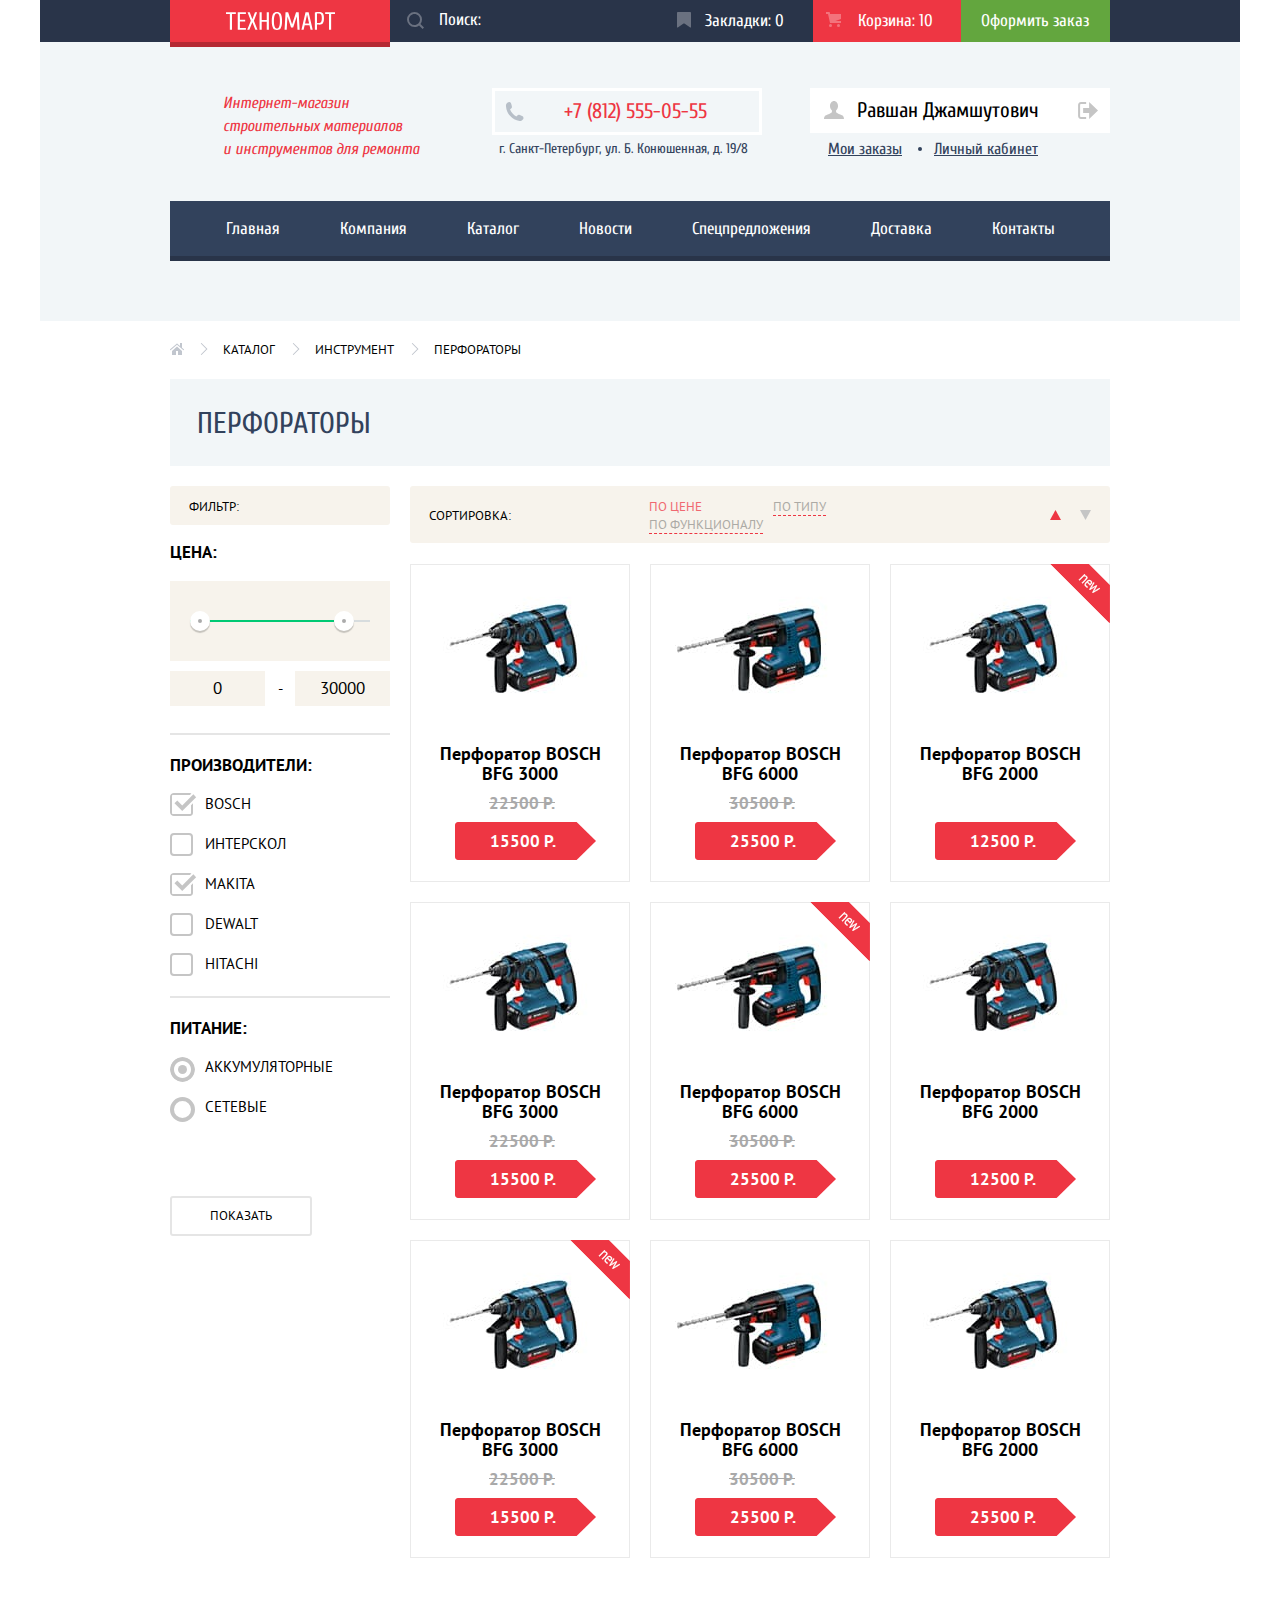
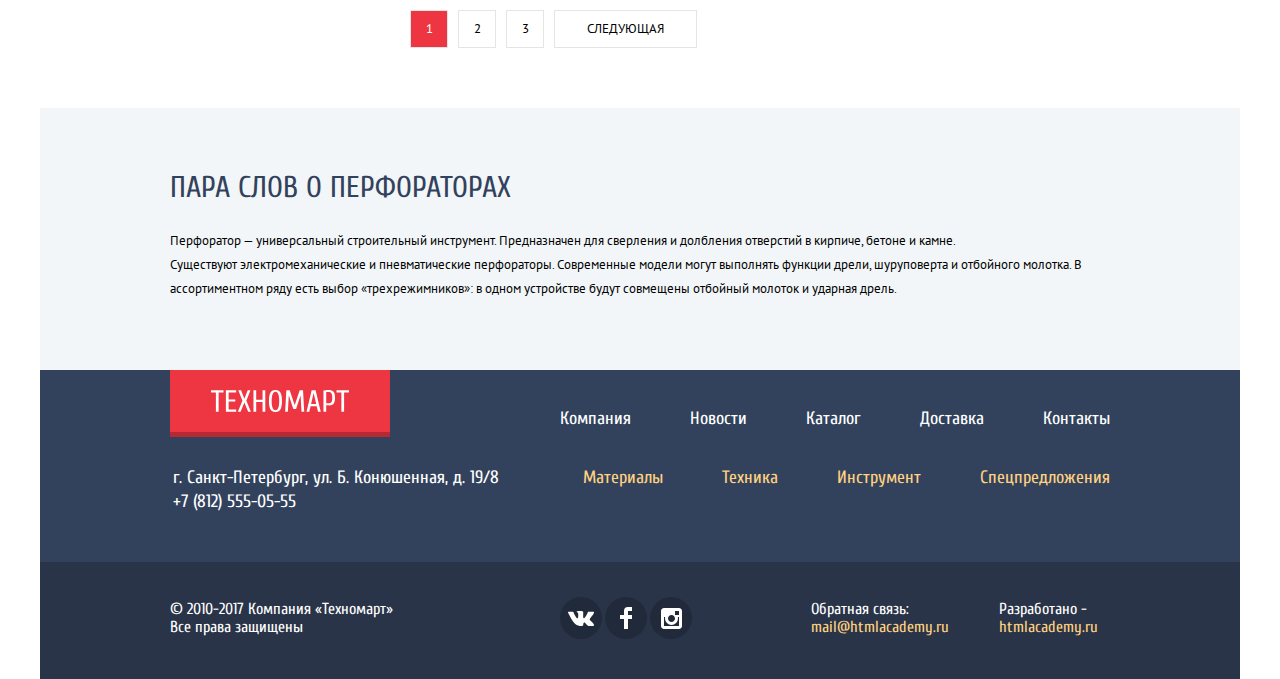
==== commit 592a02a5: "иправления по 1ой проверке" ====
--- a/catalog.html
+++ b/catalog.html
@@ -8,7 +8,7 @@
         rel="stylesheet">
     <link href="https://fonts.googleapis.com/css?family=PT+Sans:400,700&display=swap&subset=cyrillic" rel="stylesheet">
     <link href="css/normalize.css" rel="stylesheet">
-    <link href="css/style.css" rel="stylesheet">
+    <link href="css/ministyle.css" rel="stylesheet">
 </head>
 
 <body class="inner-page">
@@ -30,10 +30,10 @@
             </div>
         </div>
         <div class=" header-wrapper container">
-            <p class="description">Интернет магазин строительных материалов инструментов для ремонта</p>
+            <p class="description">Интернет-магазин строительных материалов <br>и инструментов для ремонта</p>
             <div class="header-info-wrapper">
                 <a class="phone" href="tel:7-812-555-05-55">+7 (812) 555-05-55</a>
-                <p class="address">г. Санкт-Петербург, ул. Б.Конюшенная, д. 19/8</p>
+                <p class="address">г. Санкт-Петербург, ул. Б. Конюшенная, д. 19/8</p>
             </div>
             <div class="user-block">
                 <div class="account">
@@ -178,8 +178,8 @@
                         <ul class="catalog-list reset-list">
                             <li class="catalog-item">
                                 <h3 class="product-name"><a href="#">Перфоратор BOSCH BFG 3000</a></h3>
-                                <img src="img/product/product-bfg-3000.jpg" width="218" height="170"
-                                    alt="Перфоратор BOSCHBFG 3000">
+                                <img src="img/product/product-bfg3000.jpg" width="218" height="170"
+                                    alt="Перфоратор BOSCH BFG 3000">
                                 <p class="old-price">22500<span> р.</span></p>
                                 <p class="new-price">15500<span> р.</span></p>
                                 <div class="item-actions-wrapper">
@@ -191,8 +191,8 @@
                             </li>
                             <li class="catalog-item">
                                 <h3 class="product-name"><a href="#">Перфоратор BOSCH BFG 6000</a></h3>
-                                <img src="img/product/product-bfg-6000.jpg" width="218" height="170"
-                                    alt="Перфоратор BOSCHBFG 6000">
+                                <img src="img/product/product-bfg6000.jpg" width="218" height="170"
+                                    alt="Перфоратор BOSCH BFG 6000">
                                 <p class="old-price">30500<span> р.</span></p>
                                 <p class="new-price">25500<span> р.</span></p>
                                 <div class="item-actions-wrapper">
@@ -204,8 +204,8 @@
                             </li>
                             <li class="catalog-item new">
                                 <h3 class="product-name"><a href="#">Перфоратор BOSCH BFG 2000</a></h3>
-                                <img src="img/product/product-bfg-2000.jpg" width="218" height="170"
-                                    alt="Перфоратор BOSCHBFG 2000">
+                                <img src="img/product/product-bfg2000.jpg" width="218" height="170"
+                                    alt="Перфоратор BOSCH BFG 2000">
                                 <p class="old-price not-price">0<span> р.</span></p>
                                 <p class="new-price">12500<span> р.</span></p>
                                 <div class="item-actions-wrapper">
@@ -217,8 +217,8 @@
                             </li>
                             <li class="catalog-item">
                                 <h3 class="product-name"><a href="#">Перфоратор BOSCH BFG 3000</a></h3>
-                                <img src="img/product/product-bfg-3000.jpg" width="218" height="170"
-                                    alt="Перфоратор BOSCHBFG 3000">
+                                <img src="img/product/product-bfg3000.jpg" width="218" height="170"
+                                    alt="Перфоратор BOSCH BFG 3000">
                                 <p class="old-price">22500<span> р.</span></p>
                                 <p class="new-price">15500<span> р.</span></p>
                                 <div class="item-actions-wrapper">
@@ -230,8 +230,8 @@
                             </li>
                             <li class="catalog-item new">
                                 <h3 class="product-name"><a href="#">Перфоратор BOSCH BFG 6000</a></h3>
-                                <img src="img/product/product-bfg-6000.jpg" width="218" height="170"
-                                    alt="Перфоратор BOSCHBFG 6000">
+                                <img src="img/product/product-bfg6000.jpg" width="218" height="170"
+                                    alt="Перфоратор BOSCH BFG 6000">
                                 <p class="old-price">30500<span> р.</span></p>
                                 <p class="new-price">25500<span> р.</span></p>
                                 <div class="item-actions-wrapper">
@@ -243,8 +243,8 @@
                             </li>
                             <li class="catalog-item">
                                 <h3 class="product-name"><a href="#">Перфоратор BOSCH BFG 2000</a></h3>
-                                <img src="img/product/product-bfg-2000.jpg" width="218" height="170"
-                                    alt="Перфоратор BOSCHBFG 2000">
+                                <img src="img/product/product-bfg2000.jpg" width="218" height="170"
+                                    alt="Перфоратор BOSCH BFG 2000">
                                 <p class="old-price not-price">0<span> р.</span></p>
                                 <p class="new-price">12500<span> р.</span></p>
                                 <div class="item-actions-wrapper">
@@ -256,8 +256,8 @@
                             </li>
                             <li class="catalog-item new">
                                 <h3 class="product-name"><a href="#">Перфоратор BOSCH BFG 3000</a></h3>
-                                <img src="img/product/product-bfg-3000.jpg" width="218" height="170"
-                                    alt="Перфоратор BOSCHBFG 3000">
+                                <img src="img/product/product-bfg3000.jpg" width="218" height="170"
+                                    alt="Перфоратор BOSCH BFG 3000">
                                 <p class="old-price">22500<span> р.</span></p>
                                 <p class="new-price">15500<span> р.</span></p>
                                 <div class="item-actions-wrapper">
@@ -269,8 +269,8 @@
                             </li>
                             <li class="catalog-item">
                                 <h3 class="product-name"><a href="#">Перфоратор BOSCH BFG 6000</a></h3>
-                                <img src="img/product/product-bfg-6000.jpg" width="218" height="170"
-                                    alt="Перфоратор BOSCHBFG 6000">
+                                <img src="img/product/product-bfg6000.jpg" width="218" height="170"
+                                    alt="Перфоратор BOSCH BFG 6000">
                                 <p class="old-price">30500<span> р.</span></p>
                                 <p class="new-price">25500<span> р.</span></p>
                                 <div class="item-actions-wrapper">
@@ -282,8 +282,8 @@
                             </li>
                             <li class="catalog-item">
                                 <h3 class="product-name"><a href="#">Перфоратор BOSCH BFG 2000</a></h3>
-                                <img src="img/product/product-bfg-2000.jpg" width="218" height="170"
-                                    alt="Перфоратор BOSCHBFG 2000">
+                                <img src="img/product/product-bfg2000.jpg" width="218" height="170"
+                                    alt="Перфоратор BOSCH BFG 2000">
                                 <p class="old-price not-price">0<span> р.</span></p>
                                 <p class="new-price">25500<span> р.</span></p>
                                 <div class="item-actions-wrapper">
@@ -310,12 +310,11 @@
 
         <article class="article inner-lighter">
             <h2 class="heading popular">Пара слов о перфораторах</h2>
-            <p>Перфоратор универсальный строительный инструмент. Предназначенный для верления и дробления отверстий в
+            <p>Перфоратор — универсальный строительный инструмент. Предназначен для сверления и долбления отверстий в
                 кирпиче, бетоне и камне.<br>
                 Существуют электромеханические и пневматические перфораторы. Современные модели могут выполнять функции
-                дрели, шруповерта и отбойного молотка. В <br>
-                ассортиметном ряду есть выбор «трехрежимников»: в одном устройстве будут совмещены отбойный молоток и
-                ударная дрель.
+                дрели, шуруповерта и отбойного молотка. В ассортиментном ряду есть выбор «трехрежимников»: в одном
+                устройстве будут совмещены отбойный молоток и ударная дрель.
             </p>
         </article>
 
@@ -338,8 +337,8 @@
 
                 <div class="panel-promo">
                     <p>г. Санкт-Петербург, ул. Б. Конюшенная, д. 19/8<br>
-                        +7 (812) 555 -05-55
-                    </p>
+						+7 (812) 555-05-55
+					</p>
                     <ul class="footer-promo-list reset-list">
                         <li><a href="#">Материалы</a></li>
                         <li><a href="#">Техника</a></li>
--- a/css/ministyle.css
+++ b/css/ministyle.css
@@ -0,0 +1 @@
+*,::after,::before{-webkit-box-sizing:inherit;box-sizing:inherit}html{-webkit-box-sizing:border-box;box-sizing:border-box}.block{-webkit-box-sizing:content-box;box-sizing:content-box}body{width:1200px;margin:0 auto;padding:0;font-family:"Cuprum",Arial,sans-serif;font-size:13px;line-height:24px;font-weight:400;color:#000;background-color:#fff}a{text-decoration:none}img{max-width:100%;height:auto}.reset-list{list-style:none;padding:0;margin:0}.container{width:940px;margin-right:auto;margin-left:auto}.page-header{background-color:#f4f7f9;padding-bottom:60px}.inner-lighter{background-color:#f2f6f8}.visually-hidden{position:absolute;width:1px;height:1px;margin:-1px;border:0;padding:0;clip:rect(0 0 0 0);overflow:hidden}.button,.logo{background-color:#ee3643}.button{font-family:"Cuprum",Arial,sans-serif;font-weight:400;font-size:14px;line-height:18px;text-align:center;color:#fff;vertical-align:middle;text-transform:uppercase;padding-top:10px;padding-bottom:10px;border:0;border-radius:3px}.button:hover{background-color:#ca2c37}.button:active{background-color:#ba2732}.logo{position:relative;display:-webkit-box;display:-ms-flexbox;display:flex;-webkit-box-pack:center;-ms-flex-pack:center;justify-content:center;-webkit-box-align:center;-ms-flex-align:center;align-items:center;width:220px}.logo::after{content:"";position:absolute;width:100%;height:5px;bottom:-5px;left:0;background-color:#b52933}.logo:focus,.logo:hover{background-color:#ca2c37}.logo:hover::after{background-color:#9a212a}.logo:active{background-color:#ba2732}.logo:active::after{background-color:#8e1e26}.header-top{font-size:17px;line-height:18px;color:#fff;background-color:#293449}.header-top .container,.header-wrapper{display:-webkit-box;display:-ms-flexbox;display:flex}.header-top .container{-ms-flex-wrap:wrap;flex-wrap:wrap}.header-wrapper{margin-top:46px;padding-bottom:40px}.search-form{width:270px;position:relative}.search-form label{position:absolute;top:11px;left:49px;z-index:1}.search-form input{position:relative;width:100%;height:100%;font:inherit;color:#293449;background-image:url(../img/icon/icon-search.svg);background-position:17px 12px;background-repeat:no-repeat;background-color:transparent;padding-left:49px;border:0}.user-menu{display:-webkit-box;display:-ms-flexbox;display:flex;-ms-flex-wrap:wrap;flex-wrap:wrap;width:450px}.user-menu-item{position:relative;-webkit-box-flex:1;-ms-flex-positive:1;flex-grow:1;color:#fff;padding:12px 21px 12px 45px}.search-form input:hover,.user-menu-item:focus,.user-menu-item:hover{background-color:#212a3a}.search-form input:hover{color:#212a3a;background-image:url(../img/icon/icon-search-hover.svg)}.user-menu-item:active{color:#75777c;background-color:#161d29}.search-form input:focus{color:#000;background-image:url(../img/icon/icon-search-red.svg);background-color:#fff;z-index:2}.bookmarks::before,.cart::before{content:"";position:absolute;width:14px;height:16px;top:12px;left:17px;background-image:url(../img/icon/icon-bookmark.svg);opacity:.3}.cart::before{width:15px;height:15px;left:13px;background-image:url(../img/icon/icon-cart.svg)}.bookmarks:hover::before,.cart:hover::before{opacity:1}.bookmarks:active::before,.cart:active::before{opacity:.5}.not-empty{background-color:#ee3643}.order{-webkit-box-flex:0;-ms-flex-positive:0;flex-grow:0;padding-left:20px;background-color:#63a63e}.order:focus,.order:hover{background-color:#5fbb2d}.order:active{color:#b6c8ae;background-color:#518534}.description{width:200px;font-size:16px;line-height:23px;font-style:italic;color:#ee3643;margin:4px 69px 0 53px}.phone{font-size:21px;line-height:21px;color:#ee3643}.address{color:#32425c}.user-block{-webkit-box-orient:vertical;-webkit-box-direction:normal;-ms-flex-direction:column;flex-direction:column;width:300px;margin-left:auto}.account,.user-block{display:-webkit-box;display:-ms-flexbox;display:flex}.login,.registration,.user-name{font-size:21px;line-height:21px;color:#000;background-color:#fff;padding:12px 23px}.user-name{-webkit-box-flex:1;-ms-flex-positive:1;flex-grow:1;padding:12px 0 12px 47px;background-position:14px 13px;background-repeat:no-repeat}.user-name:hover{background-image:url(../img/icon/icon-user-hover.svg)}.user-name,.user-name:active{background-image:url(../img/icon/icon-user.svg)}.user-block .login{position:relative;padding-right:27px;padding-left:48px;margin-right:10px;margin-left:auto}.login::before{content:"";position:absolute;width:20px;height:17px;top:14px;left:14px}.account-exit{font-size:0;background:#fff url(../img/icon/icon-logout.svg) center no-repeat;width:45px}.login:hover::before{background-image:url(../img/icon/icon-login-hover.svg)}.login::before,.login:active::before{background-image:url(../img/icon/icon-login.svg)}.account-exit:hover{background-image:url(../img/icon/icon-logout-hover.svg)}.account-exit:active{background-image:url(../img/icon/icon-logout.svg)}.account-info{display:-webkit-box;display:-ms-flexbox;display:flex;-ms-flex-wrap:wrap;flex-wrap:wrap;padding-top:7px;padding-right:18px;padding-left:18px}.account-info a{position:relative;font-size:16px;line-height:18px;color:#32425c;text-decoration:underline;margin-right:32px}.user-block a:focus,.user-block a:hover{color:#ee3643}.user-block a:active{color:#b2b2b2}.account-info a:first-child::after{content:"";position:absolute;width:4px;height:4px;background-color:#32425c;border-radius:50%;top:7px;right:-20px}.header-info-wrapper{width:270px;display:-webkit-box;display:-ms-flexbox;display:flex;-webkit-box-orient:vertical;-webkit-box-direction:normal;-ms-flex-direction:column;flex-direction:column}.phone{position:relative;padding:10px 0 10px 69px;border:3px solid #fff}.phone::before{content:"";position:absolute;width:19px;height:19px;top:11px;left:10px;background-image:url(../img/icon/icon-phone.svg)}.address{font-size:14px;margin-top:2px;margin-bottom:0;margin-left:7px}.nav-list{display:-webkit-box;display:-ms-flexbox;display:flex;-ms-flex-wrap:wrap;flex-wrap:wrap;-webkit-box-pack:center;-ms-flex-pack:center;justify-content:center;background-color:#32425c;border-bottom:5px solid #293449}.nav-item a{font-size:17px;line-height:17px;color:#fff;display:block;padding:19px 30px}.nav-item a:focus,.nav-item a:hover,.services-list label:focus,.services-list label:hover{background-color:#293449}.nav-item a:active{color:#a1a4a8;background-color:#1d2739}.page-title{font-size:30px;line-height:30px;font-weight:400;color:#32425c;text-transform:uppercase;padding:30px 27px 27px;margin:0 0 20px}.promo{font-size:18px;line-height:24px;color:#fff;margin-top:59px;margin-bottom:53px}.promo-item{position:relative;width:300px;height:123px;padding-top:21px;padding-bottom:22px}.materials{background:#ffbf47 url(../img/icon/icon-1.svg) 213px 30px no-repeat}.instruments{background:#3bbce3 url(../img/icon/icon-2.svg) 198px 32px no-repeat}.technics{background:#dc91d8 url(../img/icon/icon-3.svg) 192px 30px no-repeat}.sale{background:#8ed78f url(../img/icon/icon-4.svg) 196px 26px no-repeat}.delivery{background:#ffc047 url(../img/icon/icon-5.svg) 192px 30px no-repeat}.promo-heading{font-size:24px;line-height:30px;font-weight:700;margin-top:0;margin-bottom:13px;margin-left:23px}.promo-button{display:block;width:135px;background-color:rgba(0,0,0,.1);margin-left:25px}.promo-button:focus,.promo-button:hover{background-color:rgba(0,0,0,.2)}.promo-button:active{background-color:rgba(0,0,0,.3)}.promo-top-list{margin-bottom:20px}.promo-right-list,.promo-top-list,.promo-wrapper{display:-webkit-box;display:-ms-flexbox;display:flex;-webkit-box-pack:justify;-ms-flex-pack:justify;justify-content:space-between}.promo-right-list{-webkit-box-orient:vertical;-webkit-box-direction:normal;-ms-flex-direction:column;flex-direction:column}.slider-wrapper{position:relative;width:620px;height:266px}.scroll-button,.slider-controls{position:absolute;display:-webkit-box;display:-ms-flexbox;display:flex;font-size:0}.scroll-button{width:100%;-webkit-box-pack:justify;-ms-flex-pack:justify;justify-content:space-between;background-color:transparent;top:114px;padding-right:21px;padding-left:24px}.scroll-button a{width:22px;height:40px}.scroll-button .back{background-image:url(../img/icon/icon-left.svg)}.scroll-button .next{background-image:url(../img/icon/icon-right.svg)}.slider-controls{-ms-flex-wrap:wrap;flex-wrap:wrap;max-width:300px;bottom:36px;left:294px;z-index:5}.slider-controls label{width:11px;height:11px;margin-right:8px;background-color:#fff;border:2px solid #fff;border-radius:50%;cursor:pointer}.slider-item{display:none}.slider-content{display:-webkit-box;display:-ms-flexbox;display:flex;-webkit-box-orient:vertical;-webkit-box-direction:normal;-ms-flex-direction:column;flex-direction:column;-webkit-box-pack:justify;-ms-flex-pack:justify;justify-content:space-between;-webkit-box-align:start;-ms-flex-align:start;align-items:flex-start;padding:23px 24px}.slider-content h3{text-transform:uppercase;font-size:36px;line-height:36px;font-weight:700;margin:0 0 2px}.slider-content p{font-size:18px;line-height:24px;margin:0 0 10px}.slider-wrapper .button{position:absolute;left:24px;bottom:22px;padding-right:47px;padding-left:50px}#promo-1:checked~.slider-list{background-color:#75777c;background-image:url(../img/slide-1.jpg)}#promo-2:checked~.slider-list{background-color:#75777c;background-image:url(../img/slide-2.jpg)}#promo-1:checked~.slider-list #slide-1,#promo-2:checked~.slider-list #slide-2{display:block;width:620px;height:266px}#promo-1:checked~.slider-controls label[for=promo-1],#promo-2:checked~.slider-controls label[for=promo-2]{background-color:#ee3643}#promo-1:focus~.slider-controls label[for=promo-1],#promo-2:focus~.slider-controls label[for=promo-2]{outline:thin dotted;outline:5px auto -webkit-focus-ring-color}.heading-lighter{background-color:#f9f5f0;display:-webkit-box;display:-ms-flexbox;display:flex;-webkit-box-pack:justify;-ms-flex-pack:justify;justify-content:space-between;-webkit-box-align:center;-ms-flex-align:center;align-items:center;padding-right:24px;padding-left:30px}.brands .heading-lighter,.catalog .heading-lighter{margin-bottom:20px}.button-show-all{width:253px;margin-top:25px;margin-bottom:26px}.heading{font-size:30px;line-height:30px;color:#000;text-transform:uppercase;font-weight:400;margin:0}.catalog-item,.catalog-list{display:-webkit-box;display:-ms-flexbox;display:flex}.catalog-list{-ms-flex-wrap:wrap;flex-wrap:wrap;font-family:"PT Sans",Arial,sans-serif;font-size:17px;line-height:18px;font-weight:700}.catalog-item{-webkit-box-orient:vertical;-webkit-box-direction:normal;-ms-flex-direction:column;flex-direction:column;-webkit-box-align:start;-ms-flex-align:start;align-items:flex-start;width:220px;min-height:318px;border:1px solid #eaeaea;margin-right:20px;margin-bottom:20px;position:relative}.catalog-ite img{width:218px;height:170px}.catalog .new::after,.promo .new::after{content:"";position:absolute;width:60px;height:59px;top:0;right:0;background-image:url(../img/icon/icon-new.png);z-index:5}.catalog .new::after{top:-1px;right:-1px}.inner-page .catalog-item:nth-child(3n),.main-page .catalog-item:nth-child(4n){margin-right:0}.catalog-item img{width:218px;height:170px;-webkit-box-ordinal-group:0;-ms-flex-order:-1;order:-1}.product-name{font-size:18px;line-height:20px;color:#000;margin:9px auto 10px}.product-name a{width:190px;display:inline-block;vertical-align:top;text-align:center;color:#000}.old-price{color:#a9a9a9;text-decoration:line-through;text-transform:uppercase;margin-top:0;margin-bottom:10px;margin-left:78px}.footer-nav-list a,.not-price{color:#fff}.new-price{font-size:17px;line-height:18px;color:#fff;font-weight:700;text-transform:uppercase;padding:10px 40px 10px 36px;margin-top:0;margin-bottom:10px;margin-left:43px;background-image:url(../img/icon/icon-new-price.svg);background-position:center;background-repeat:no-repeat}.item-actions-wrapper{display:none;position:absolute;width:218px;height:170px;top:0;left:0;background-color:#fff;z-index:5}.item-actions{display:-webkit-box;display:-ms-flexbox;display:flex;-webkit-box-orient:vertical;-webkit-box-direction:normal;-ms-flex-direction:column;flex-direction:column;-webkit-box-align:center;-ms-flex-align:center;align-items:center}.catalog-item:hover{-webkit-box-shadow:0 10px 25px rgba(41,52,73,.5);box-shadow:0 10px 25px rgba(41,52,73,.5)}.catalog-item:focus>.item-actions-wrapper,.catalog-item:hover>.item-actions-wrapper{display:block}.buy{padding-bottom:8px;padding-left:48px;padding-right:44px;margin-top:44px;margin-bottom:7px;border-bottom:3px solid #367315;background-color:#63a63e}.buy:focus,.buy:hover{background-color:#5fbb2d}.buy:active{background-color:#518534}.bookmark{font-family:"Cuprum",Arial,sans-serif;width:135px;height:38px;font-size:14px;line-height:18px;color:#32425c;text-transform:uppercase;background-color:#fff;border:3px solid #63a63e;border-radius:3px}.bookmark:focus,.bookmark:hover{border-color:#32425c}.bookmark:active{color:#d0d2d6;border-color:#c1c6ce}.brands-list{display:-webkit-box;display:-ms-flexbox;display:flex;-ms-flex-wrap:wrap;flex-wrap:wrap}.brands{margin-bottom:65px}.brands-item{display:-webkit-box;display:-ms-flexbox;display:flex;-webkit-box-pack:center;-ms-flex-pack:center;justify-content:center;-webkit-box-align:center;-ms-flex-align:center;align-items:center;width:220px;height:145px;border:1px solid #e5e5e5;background-color:#fff;margin-right:20px;margin-bottom:20px}.brands-item:nth-child(4n){margin-right:0}.brands-item:hover{-webkit-box-shadow:0 10px 25px rgba(41,52,73,.5);box-shadow:0 10px 25px rgba(41,52,73,.5)}.brands-item:active{-webkit-box-shadow:0 4px 10px rgba(41,52,73,.5);box-shadow:0 4px 10px rgba(41,52,73,.5);opacity:.5}.popular{color:#32425c}.services{background-color:#f4f7f9;padding-top:63px}.services-slogan{width:400px;font-family:"PT Sans",Arial,sans-serif;margin-top:27px;margin-bottom:28px}.services-list,.services-wrapper{display:-webkit-box;display:-ms-flexbox;display:flex}.services-wrapper{padding-top:40px;-webkit-box-pack:justify;-ms-flex-pack:justify;justify-content:space-between}.services-list{width:240px;position:relative;-webkit-box-orient:vertical;-webkit-box-direction:normal;-ms-flex-direction:column;flex-direction:column;color:#fff;font-size:21px;line-height:30px;font-weight:700}.services-list::after{content:"";position:absolute;width:10px;height:279px;top:-33px;right:0;background:url(../img/service-border.png) no-repeat}.services-list label{display:block;padding-top:17px;padding-bottom:15px;padding-left:23px;background-color:#32425c;-webkit-box-shadow:0 1px 0 #293449,inset 0 1px 0 #405069;box-shadow:0 1px 0 #293449,inset 0 1px 0 #405069}.about-service-item{display:none;width:620px;min-height:286px}.delivery-type{background:url(../img/truck-delivery.png) no-repeat;background-position:right 25px}.guarantee-type{background:url(../img/guarantee.png) no-repeat;background-position:238px 3px}.credit-type{background:url(../img/credit.png) no-repeat;background-position:165px 2px}.service-name{font-size:36px;line-height:36px;color:#32425c;margin-bottom:24px}.about-service p{width:380px;font-family:"PT Sans",Arial,sans-serif;margin:0;padding-bottom:34px}.about-service-item .button{display:inline-block;vertical-align:top;background-color:#ff5357;padding-left:45px;padding-right:45px;margin-top:14px}#service-1:checked~.services-list label[for=service-1],#service-2:checked~.services-list label[for=service-2],#service-3:checked~.services-list label[for=service-3]{color:#32425c;background-color:#fff;-webkit-box-shadow:0 1px 0 #fff,inset 0 1px 0 #fff;box-shadow:0 1px 0 #fff,inset 0 1px 0 #fff}#service-1:checked~.about-service-list #about-delivery,#service-2:checked~.about-service-list #about-guarantee,#service-3:checked~.about-service-list #about-credit{display:block}.company,.company-contact,.company-info{display:-webkit-box;display:-ms-flexbox;display:flex}.company{-webkit-box-pack:justify;-ms-flex-pack:justify;justify-content:space-between;padding-top:80px;padding-bottom:86px}.article h2,.company .heading{margin-bottom:26px}.company-contact,.company-info{-webkit-box-orient:vertical;-webkit-box-direction:normal;-ms-flex-direction:column;flex-direction:column}.company-info{-webkit-box-align:start;-ms-flex-align:start;align-items:flex-start;width:520px}.company p{width:100%;font-family:"PT Sans",Arial,sans-serif;margin-top:0;margin-bottom:23px;margin-left:2px}.company-contact{width:300px}.delivery-list{font-size:18px;line-height:20px;margin-bottom:35px}.company-contact img{margin-top:9px;margin-bottom:31px}.delivery-list li{position:relative;margin-bottom:20px;padding-left:36px}.delivery-list li::before{content:"";position:absolute;width:25px;height:3px;top:8px;left:1px;background-color:#ee3643}.delivery-list li:last-child{margin-bottom:0}.company-info .button{padding-right:41px;padding-left:41px}.footer-panel-wrapper{background-color:#32425c}.footer-panel{-webkit-box-orient:vertical;-webkit-box-direction:normal;-ms-flex-direction:column;flex-direction:column;font-size:18px;line-height:24px;color:#fff}.footer-nav-list,.footer-panel,.footer-promo-list,.panel-nav{display:-webkit-box;display:-ms-flexbox;display:flex}.panel-nav{-webkit-box-align:start;-ms-flex-align:start;align-items:flex-start;margin-bottom:25px;-webkit-box-pack:justify;-ms-flex-pack:justify;justify-content:space-between}.footer-panel .logo{padding-top:20px;padding-bottom:20px}.footer-nav-list,.footer-promo-list{-ms-flex-wrap:wrap;flex-wrap:wrap;width:580px;-webkit-box-pack:end;-ms-flex-pack:end;justify-content:flex-end}.footer-nav-list{margin-top:37px}.panel-promo{display:-webkit-box;display:-ms-flexbox;display:flex;-webkit-box-pack:justify;-ms-flex-pack:justify;justify-content:space-between;margin-bottom:48px}.panel-promo p{margin:0 0 0 3px}.footer-nav-list li{margin-left:59px;margin-bottom:10px}.footer-promo-list li{margin-bottom:10px}.footer-nav-list :first-child,.footer-promo-list :first-child{margin-left:0}.footer-promo-list li{margin-left:59px}.footer-bottom a,.footer-promo-list a{color:#ffd180}.footer-bottom a:hover,.footer-panel a:hover{text-decoration:underline}.footer-nav-list a:active{color:#a4abb4;text-decoration:none}.footer-promo-list a:active{color:#ad956f;text-decoration:none}.footer-bottom-wrapper{background-color:#293449;padding-bottom:30px}.footer-bottom{display:-webkit-box;display:-ms-flexbox;display:flex;-webkit-box-align:start;-ms-flex-align:start;align-items:flex-start;font-size:16px;line-height:18px;color:#fff;padding-top:38px}.copyrigth{width:225px;margin:0 165px 0 0}.social-list{width:170px;font-size:0;display:-webkit-box;display:-ms-flexbox;display:flex;-ms-flex-wrap:wrap;flex-wrap:wrap;margin-top:-3px}.social-item{display:block;width:42px;height:42px;margin-right:3px;margin-bottom:10px;background-color:#212a3a;background-position:center;background-repeat:no-repeat;border-radius:50%}.social-vk{background-image:url(../img/icon/icon-vk.svg)}.social-fb{background-image:url(../img/icon/icon-fb.svg)}.social-insta{background-image:url(../img/icon/icon-insta.svg)}.social-item:active,.social-item:focus,.social-item:hover{background-color:#ee3643}.footer-feedback{width:135px;margin:0 53px 0 auto}.developer{width:96px;margin:0 15px 0 0}.footer-bottom a:active{color:#ee3643;text-decoration:none}.breadcrumbs{display:-webkit-box;display:-ms-flexbox;display:flex;-webkit-box-pack:start;-ms-flex-pack:start;justify-content:flex-start;font-family:"PT Sans",Arial,sans-serif;font-size:13px;line-height:18px;text-transform:uppercase;margin-top:20px;margin-bottom:20px}.breadcrumbs-item{padding-right:40px;display:block;position:relative;color:#000}.home{position:relative;font-size:0;padding-right:53px}.home::before{content:"";position:absolute;width:15px;height:12px;top:2px;left:-1px;background-image:url(../img/icon/icon-home.svg)}.breadcrumbs a:focus,.breadcrumbs a:hover{text-decoration:underline}.home:hover::before{background-image:url(../img/icon/icon-home-hover.svg)}.home:active::before{background-image:url(../img/icon/icon-home.svg)}.breadcrumbs a::after{content:"";position:absolute;width:8px;height:12px;top:2px;right:15px;background-image:url(../img/icon/icon-right-small.svg)}.catalog-inner-wrapper,.catalog-wrapper{display:-webkit-box;display:-ms-flexbox;display:flex}.catalog-wrapper{-webkit-box-pack:justify;-ms-flex-pack:justify;justify-content:space-between}.catalog-inner-wrapper{-webkit-box-orient:vertical;-webkit-box-direction:normal;-ms-flex-direction:column;flex-direction:column;width:700px}.filter,.filter-title{font-family:"PT Sans",Arial,sans-serif;text-transform:uppercase}.filter{display:-webkit-box;display:-ms-flexbox;display:flex;-webkit-box-orient:vertical;-webkit-box-direction:normal;-ms-flex-direction:column;flex-direction:column;width:220px;font-size:15px;line-height:20px}.filter-title{font-size:13px;line-height:18px;font-weight:400;padding:12px 19px 9px;background-color:#f7f3ec;border-radius:3px;margin:0 0 21px}.filter .filter-title{margin-bottom:18px}.filter form{display:-webkit-box;display:-ms-flexbox;display:flex;-webkit-box-orient:vertical;-webkit-box-direction:normal;-ms-flex-direction:column;flex-direction:column;-webkit-box-align:start;-ms-flex-align:start;align-items:flex-start}.filter-range{width:220px;margin-bottom:7px}.filter-name{font-size:17px;line-height:18px;font-weight:700;margin-bottom:20px}.range-controls{display:-webkit-box;display:-ms-flexbox;display:flex;width:220px;height:80px;background-color:#f7f3ec;padding-top:39px;padding-right:20px;padding-left:20px;margin-top:18px;margin-bottom:10px}.scale{position:relative;width:100%;height:2px;background-color:#d7dcde}.bar{width:80%;height:2px;background-color:#00c974}.range-toggle{position:absolute;width:20px;height:20px;top:-9px;background:#ababab;border:8px solid #fff;border-radius:50%;-webkit-box-shadow:0 2px 1px 0 rgba(0,1,1,.2);box-shadow:0 2px 1px 0 rgba(0,1,1,.2);cursor:pointer}.range-toggle-min{left:0}.range-toggle-max{left:80%}.price-controls{display:-webkit-box;display:-ms-flexbox;display:flex;-webkit-box-pack:justify;-ms-flex-pack:justify;justify-content:space-between;-webkit-box-align:center;-ms-flex-align:center;align-items:center;margin-bottom:20px}.price-controls .max-price,.price-controls .min-price{width:95px}.price-controls input{width:95px;font:inherit;font-size:17px;line-height:18px;text-align:center;border:0;background-color:#f7f3ec;padding:8px 8px 9px;margin:0}.filter fieldset{padding:0;margin:0;border:0}.fieldset-wrapper{width:100%;padding-top:21px;border-top:2px solid #e5e5e5;margin-bottom:2px}.filter-brand-list,.filter-powered-list{display:-webkit-box;display:-ms-flexbox;display:flex;-webkit-box-orient:vertical;-webkit-box-direction:normal;-ms-flex-direction:column;flex-direction:column}.filter-brand-list li,.filter-powered-list li{margin-bottom:20px}.filter-brand-list label,.filter-powered-list label{position:relative;display:block;cursor:pointer;-webkit-user-select:none;-moz-user-select:none;-ms-user-select:none;user-select:none;padding-left:35px}.brand-checkbox+label::before{content:"";position:absolute;width:23px;height:23px;top:-1px;left:0;border:2px solid #c5c5c5;border-radius:4px}.brand-checkbox:checked+label::before{position:absolute;width:27px;height:23px;top:-1px;left:0;border:0;background-image:url(../img/icon/checkbox-on.svg)}.powered-radio+label::before{content:"";position:absolute;width:25px;height:25px;top:0;left:0;border:4px solid #c5c5c5;border-radius:50%}.brand-checkbox:hover+label::before,.powered-radio:hover+label::before{border-color:#b5b5b5}.brand-checkbox:hover:checked+label::before{background-image:url(../img/icon/checkbox-on-hover.svg)}.powered-radio:hover:checked+label::before{background-image:url(../img/icon/radio-on-hover.svg)}.powered-radio:checked+label::before{position:absolute;width:25px;height:25px;top:0;left:0;border:0;background-image:url(../img/icon/radio-on.svg)}.brand-checkbox:disabled+label,.brand-checkbox:disabled+label::before,.powered-radio:disabled+label,.powered-radio:disabled+label::before{opacity:.3}.brand-checkbox:focus+label::before,.powered-radio:focus+label::before{outline:thin dotted;outline:5px auto -webkit-focus-ring-color}.filter-button{font:inherit;font-size:13px;line-height:18px;text-transform:uppercase;background-color:transparent;border:2px solid #e5e5e5;border-radius:3px;padding:9px 38px;margin-top:57px}.filter-button:focus,.filter-button:hover{border:2px solid #bdc6ca}.filter-button:active{border:2px solid #ee3643}.catalog-sort,.sort-contlols-list{display:-webkit-box;display:-ms-flexbox;display:flex}.catalog-sort{-webkit-box-align:center;-ms-flex-align:center;align-items:center}.catalog-sort span{width:220px}.sort-contlols-list{-ms-flex-wrap:wrap;flex-wrap:wrap;width:400px}.sort-contlols-item a{color:#acaaa5;border-bottom:1px dashed #ee3643}.sort-contlols-item a:focus,.sort-contlols-item a:hover{color:#000;border-bottom:1px solid #ee3643}.sort-contlols-item .active-sort,.sort-contlols-item a:active{margin-top:3px;color:#f06870;border:0}.sort-contlols-item{margin-right:65px}.sort-contlols-item:first-child{margin-right:71px}.sort-contlols-item:nth-child(3n){margin-right:45px}.sort-arrow{display:-webkit-box;display:-ms-flexbox;display:flex;-webkit-box-pack:justify;-ms-flex-pack:justify;justify-content:space-between;width:41px;margin-left:auto}.sort-arrow a:focus path,.sort-arrow a:hover path{fill:#231f20}.active-arrow path,.sort-arrow a:active path{fill:#ee3643}.catalog-paginator,.catalog-paginator a{display:-webkit-box;display:-ms-flexbox;display:flex}.catalog-paginator{-ms-flex-wrap:wrap;flex-wrap:wrap;margin-top:32px;margin-bottom:60px;-webkit-box-align:start;-ms-flex-align:start;align-items:flex-start}.article p,.catalog-paginator a{font-family:"PT Sans",Arial,sans-serif}.catalog-paginator a{-webkit-box-align:center;-ms-flex-align:center;align-items:center;-webkit-box-pack:center;-ms-flex-pack:center;justify-content:center;font-size:13px;line-height:18px;text-transform:uppercase;padding:9px 14px 9px 15px;color:#000;border:1px solid #e5e5e5;margin-right:10px}.catalog-paginator .pagination-current{color:#fff;background-color:#ee3643}.catalog-paginator .pagination-next{padding-right:32px;padding-left:32px}.catalog-paginator a:hover{border:1px solid #bdc6ca}.catalog-paginator a:active{border:1px solid #ee3643}.article{padding:65px 130px 69px}.article p{margin:0}.popup{position:fixed;left:50%;background-color:#fff;border-top:8px solid #ee3643;-webkit-box-shadow:0 20px 40px rgba(0,0,0,.75);box-shadow:0 20px 40px rgba(0,0,0,.75)}.popup-feedback{display:none;width:620px;margin-left:-310px;bottom:210px;z-index:10}.feedback-form{-webkit-box-orient:vertical;-webkit-box-direction:normal;-ms-flex-direction:column;flex-direction:column}.feedback-form,.feedback-form-wrapper,.popup-lighter{display:-webkit-box;display:-ms-flexbox;display:flex}.feedback-form-wrapper{-ms-flex-wrap:wrap;flex-wrap:wrap;width:460px;padding-top:46px;padding-bottom:9px;margin:0 auto;-webkit-box-pack:justify;-ms-flex-pack:justify;justify-content:space-between}.feedback-form .button{width:460px}.popup-lighter{-webkit-box-pack:center;-ms-flex-pack:center;justify-content:center;background-color:#f4f4f4;padding:37px 20px}.feedback-item{width:220px;margin:0 0 21px}.feedback-post{width:460px}.feedback-post textarea{min-height:114px}.feedback-item label{display:block;margin-bottom:9px;font-size:18px;line-height:18px;color:#000}.feedback-item input,.feedback-item textarea{width:100%;font-family:"PT Sans",Arial,sans-serif;background-color:transparent;border:2px solid #dee3e4;padding:10px 13px}.popup-cart{display:none;width:620px;margin-left:-310px;top:411px;z-index:11}.cart-wrapper{display:-webkit-box;display:-ms-flexbox;display:flex;-webkit-box-orient:vertical;-webkit-box-direction:normal;-ms-flex-direction:column;flex-direction:column;-webkit-box-pack:center;-ms-flex-pack:center;justify-content:center}.popup-cart h2{position:relative;font-size:30px;line-height:30px;font-weight:400;margin:64px 120px 69px 181px}.popup-cart h2::before{content:"";position:absolute;width:66px;height:66px;background-image:url(../img/icon/icon-mark.svg);top:-17px;left:-98px}.checkout{padding-right:62px;padding-left:59px;margin-right:20px}.continue-shopping{padding-right:48px;padding-left:44px;color:#000;background-color:#fff}.continue-shopping:hover{color:#fff}.popup-map{display:none;margin-left:-470px;bottom:357px;width:940px;height:447px;border:0;background-color:#565656;z-index:9}.close{position:absolute;cursor:pointer;width:21px;height:21px;background-image:url(../img/icon/icon-close.svg);background-color:transparent;top:8px;right:9px;border:0}